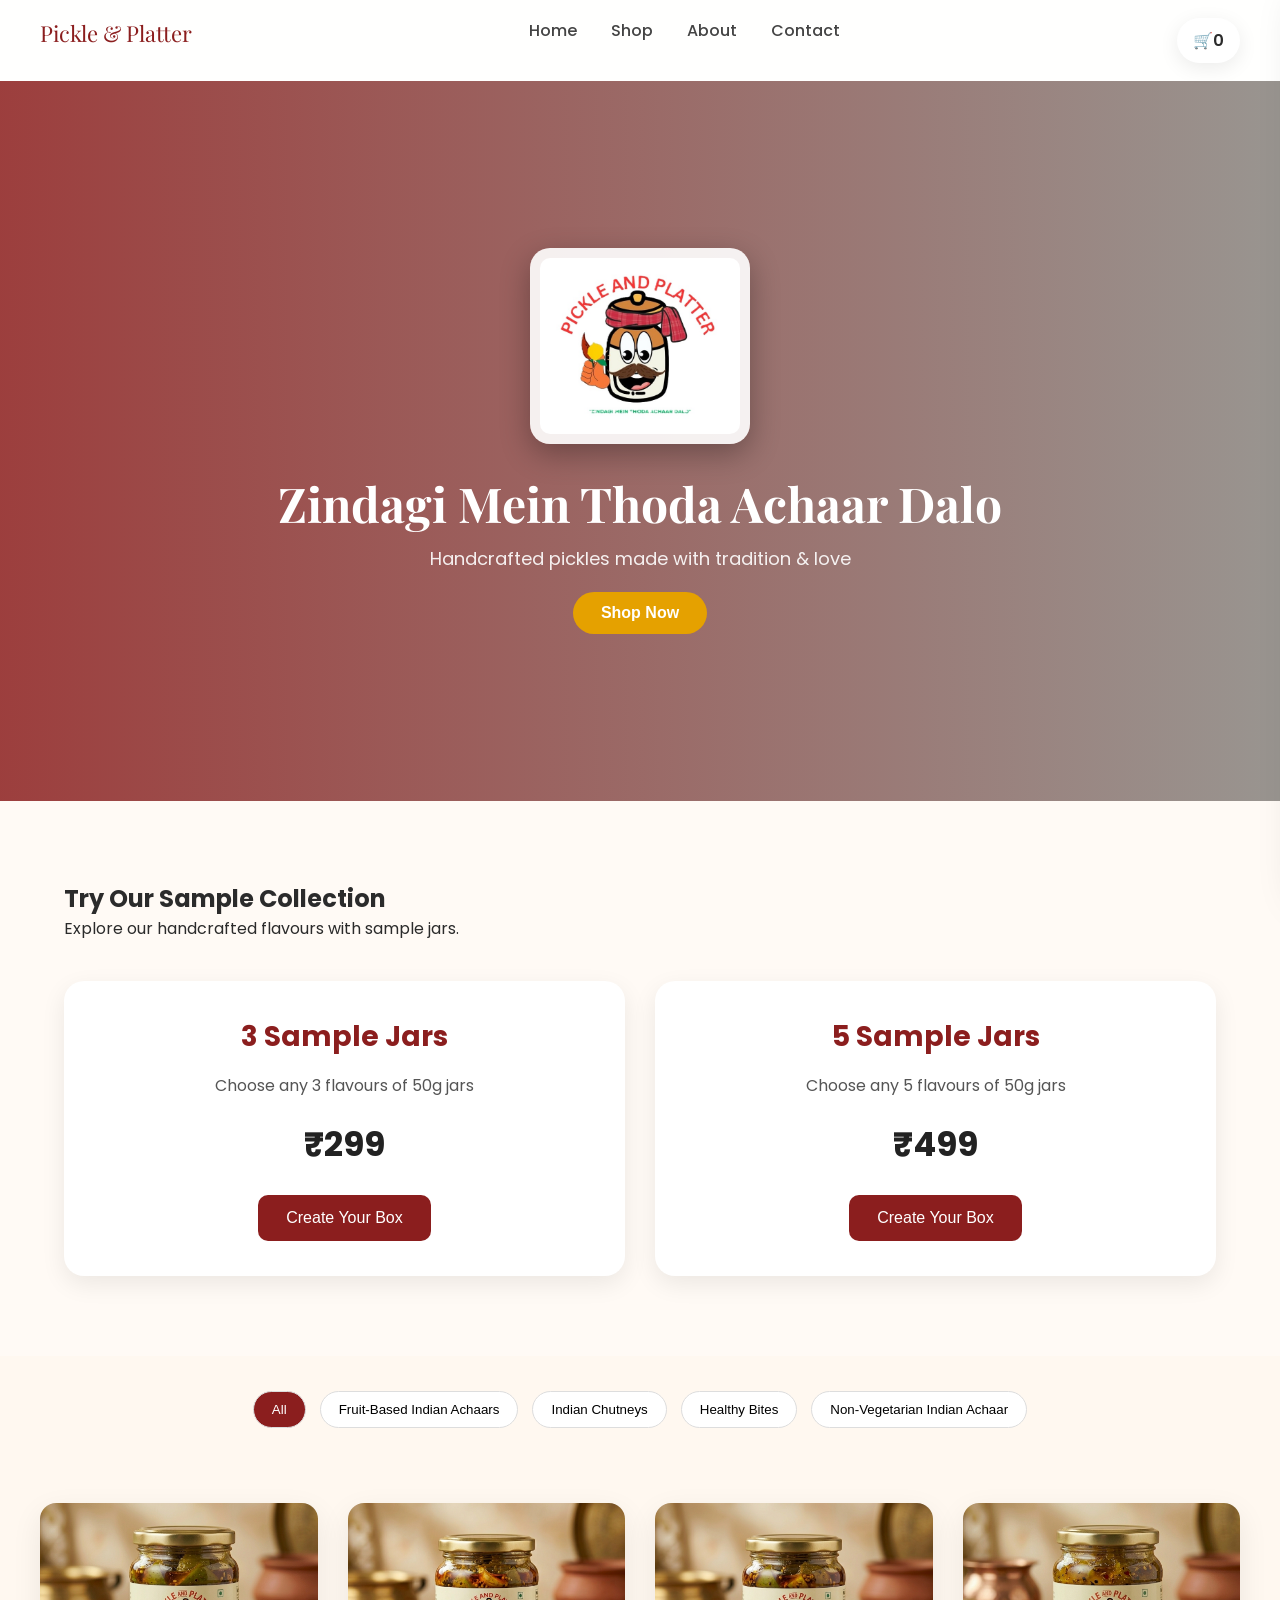
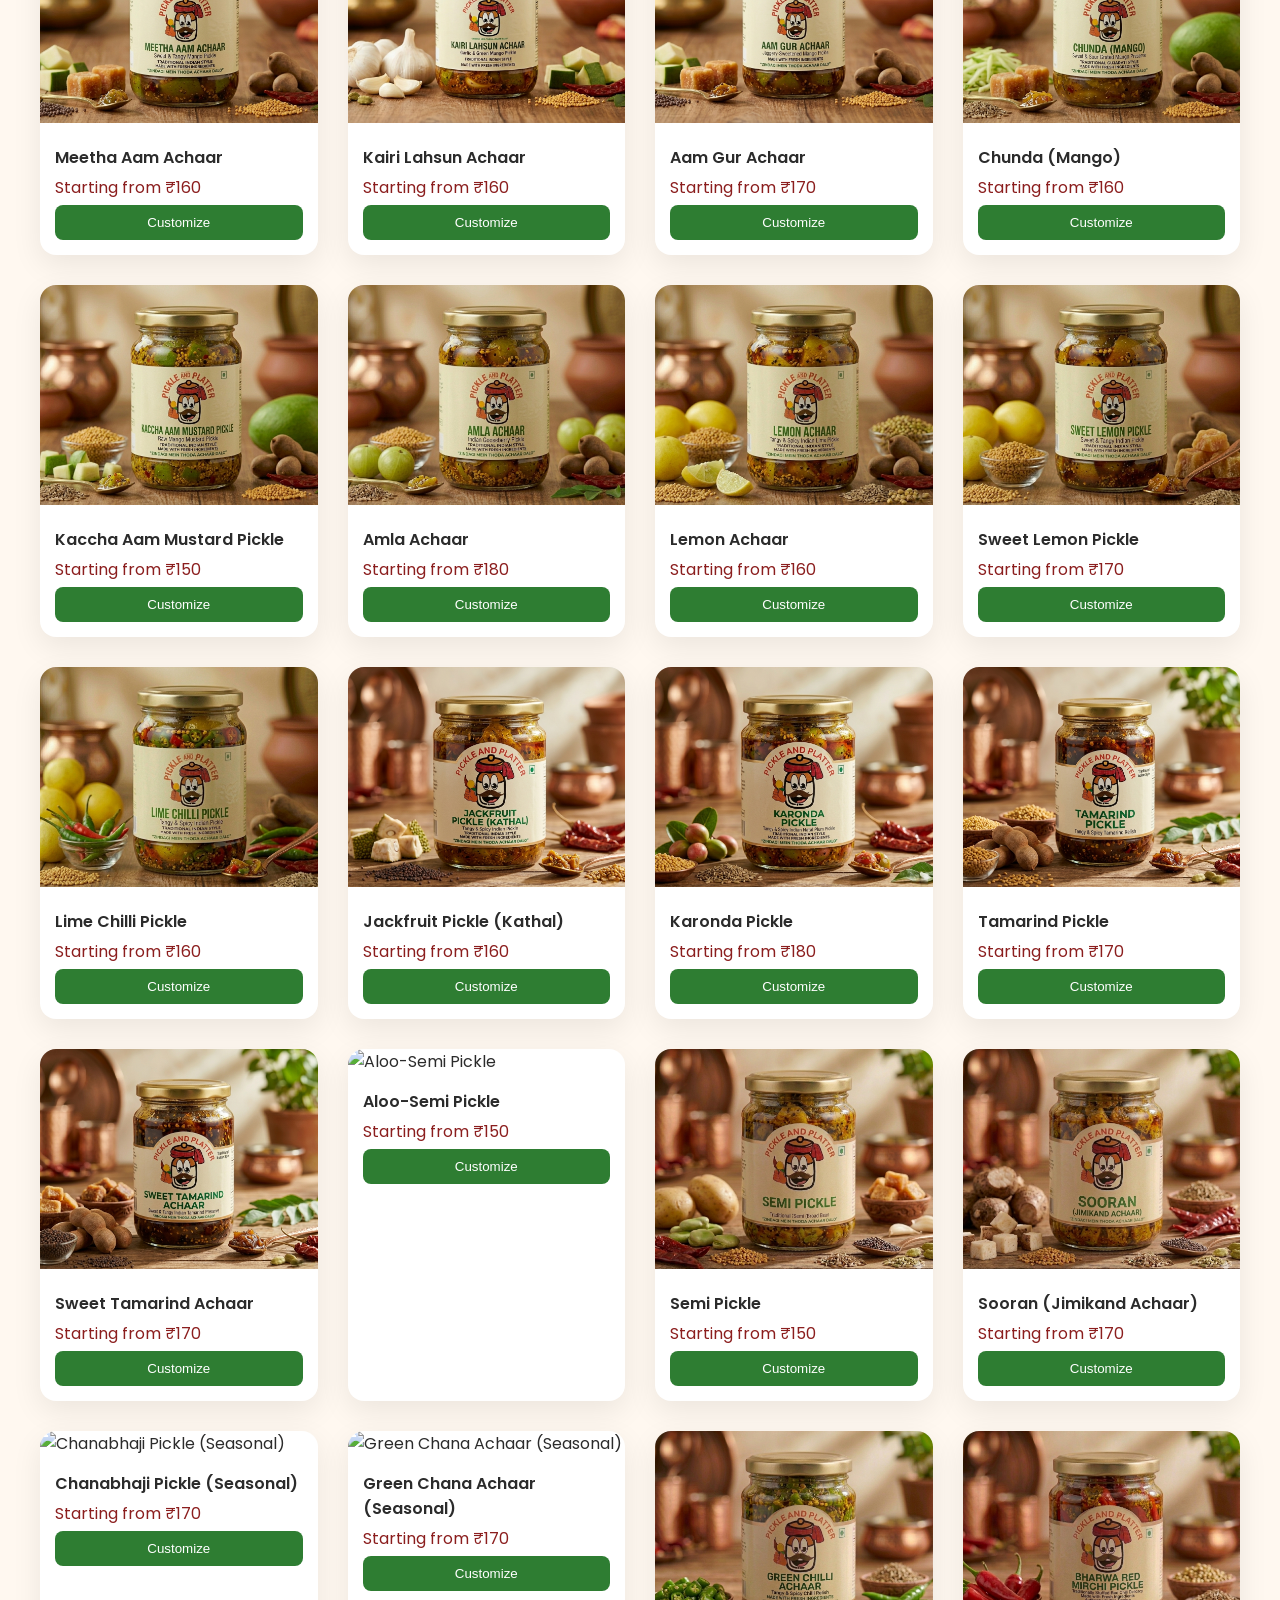
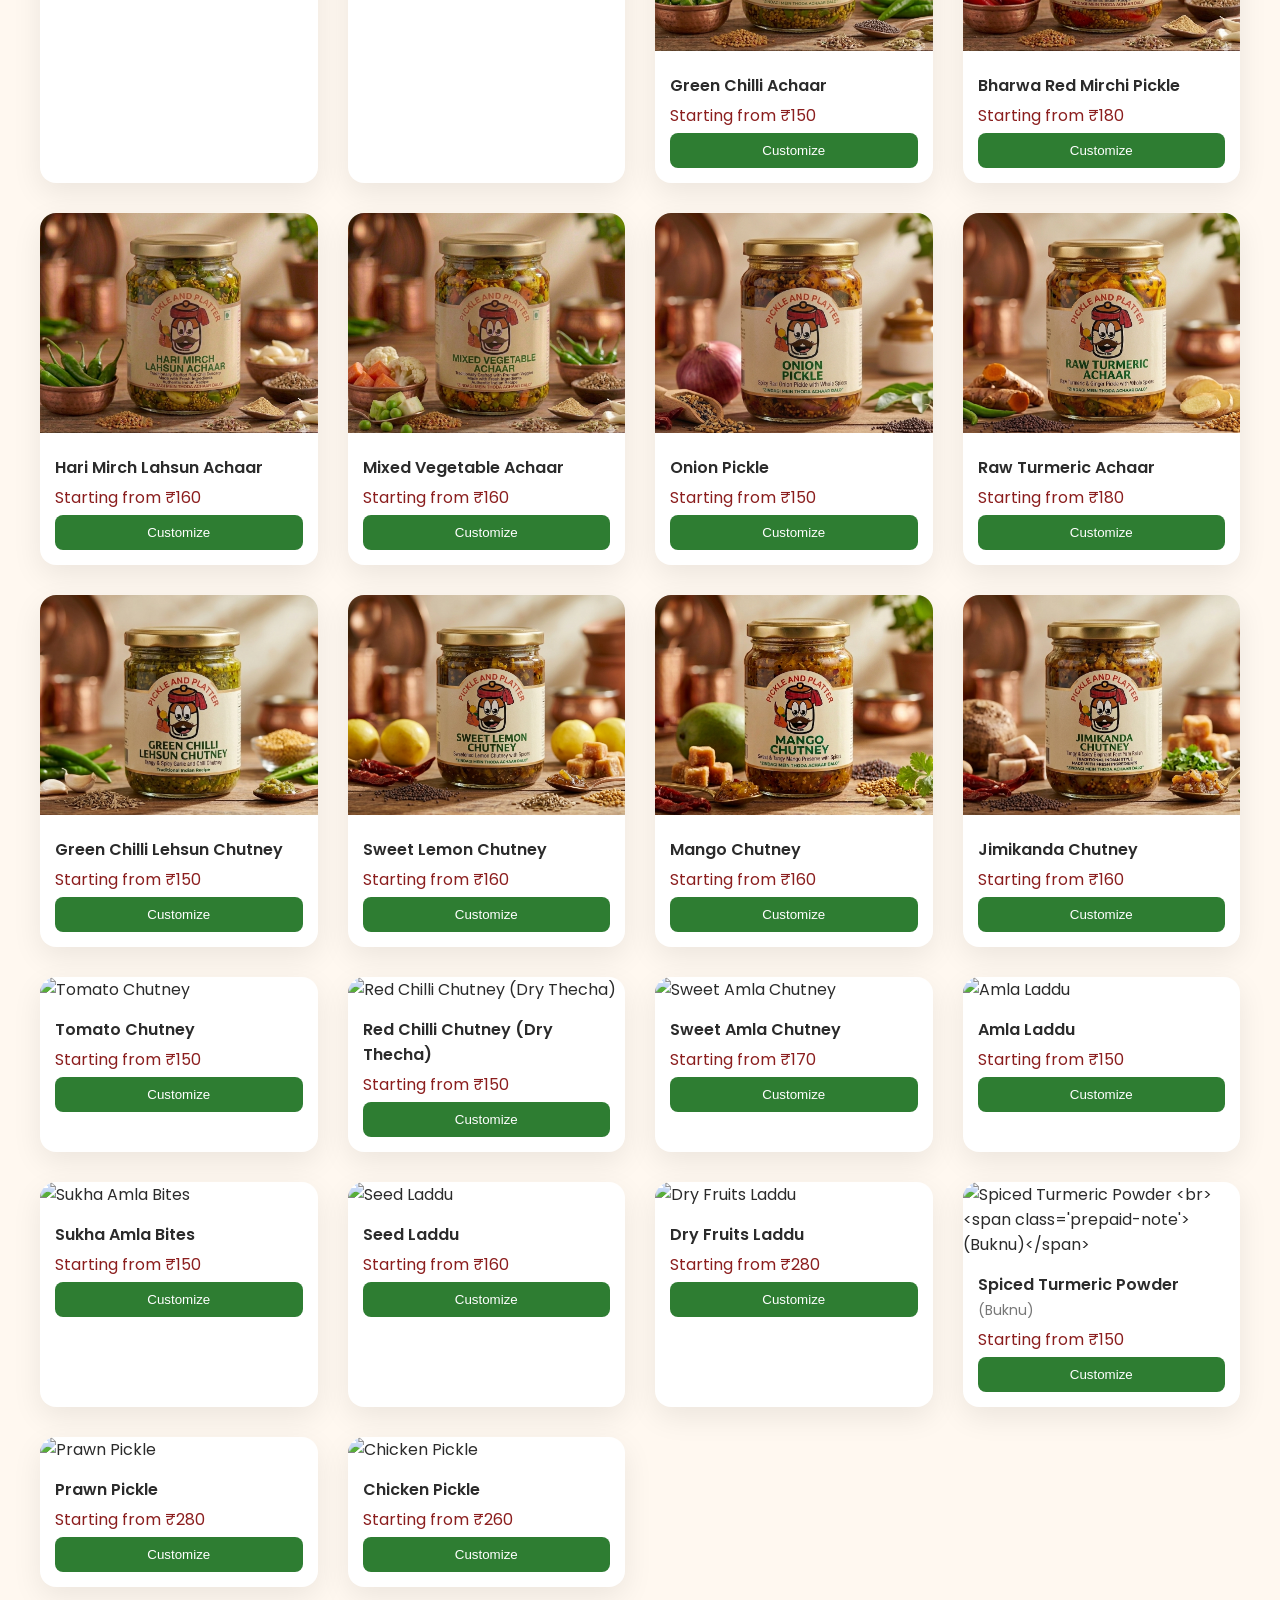
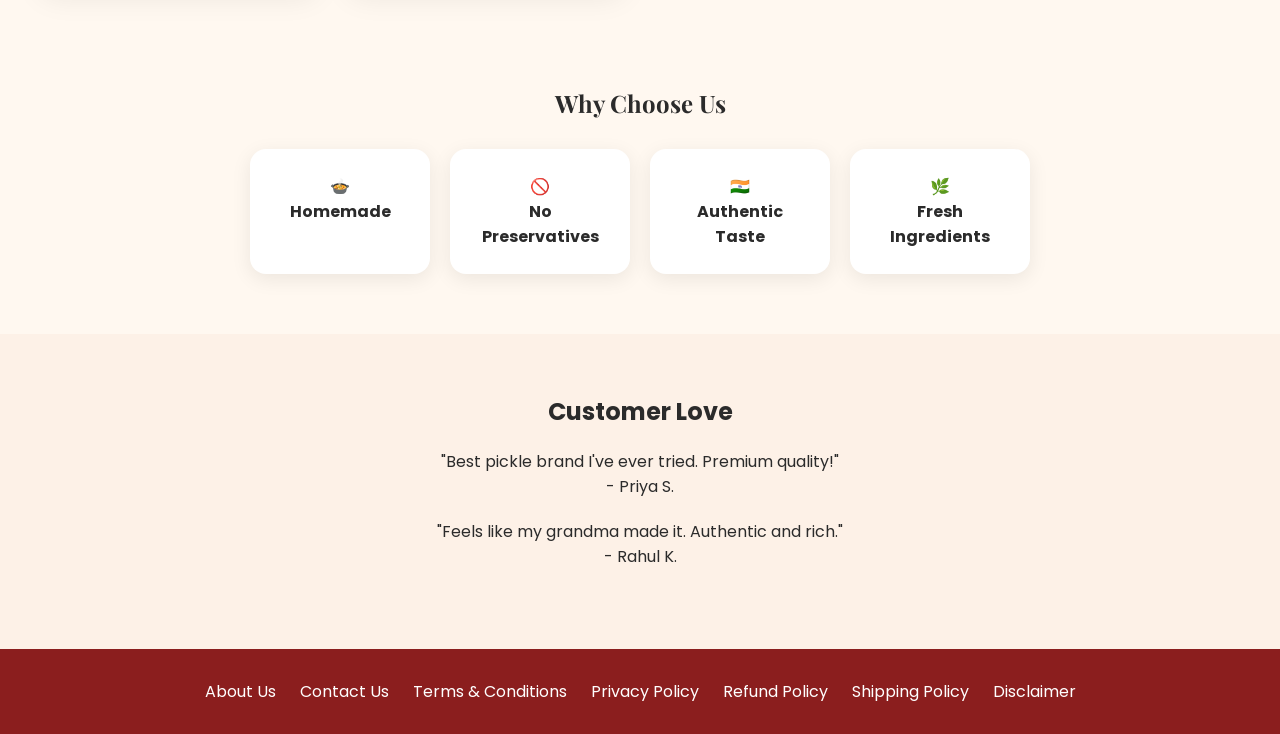
==== index.html @ 9771eb1b "Edited names of oils and salts" ====
<!DOCTYPE html>
<html lang="en">

<head>
  <meta charset="UTF-8" />
  <meta name="viewport" content="width=device-width, initial-scale=1.0" />
  <link rel="icon" href="images/Pickle_&_Platter_Logo_1.jpg">
  <title>Pickle & Platter</title>
  <link rel="stylesheet" href="style.css" />
  <link
    href="https://fonts.googleapis.com/css2?family=Poppins:wght@300;400;500;600&family=Playfair+Display:wght@500;600;700&display=swap"
    rel="stylesheet">
</head>

<body>

  <div id="header"></div>

  <div id="hero"></div>

  <!-- SAMPLE OFFERS SECTION -->

  <section class="sample-offers-section">

    <div class="section-heading">
      <h2>Try Our Sample Collection</h2>

      <p>
        Explore our handcrafted flavours with sample jars.
      </p>
    </div>

    <div class="sample-offers-container">

      <!-- 3 JAR -->

      <div class="sample-offer-card">

        <h3>3 Sample Jars</h3>

        <p>
          Choose any 3 flavours of 50g jars
        </p>

        <div class="sample-price">
          ₹299
        </div>

        <button onclick="openSampleBox(3, 299)">
          Create Your Box
        </button>

      </div>

      <!-- 5 JAR -->

      <div class="sample-offer-card">

        <h3>5 Sample Jars</h3>

        <p>
          Choose any 5 flavours of 50g jars
        </p>

        <div class="sample-price">
          ₹499
        </div>

        <button onclick="openSampleBox(5, 499)">
          Create Your Box
        </button>

      </div>

    </div>

  </section>

  <!-- SAMPLE BOX MODAL -->

  <div id="sample-modal-overlay" class="sample-modal-overlay">

    <div class="sample-modal">

      <button class="sample-close-btn" onclick="closeSampleModal()">
        ✕
      </button>

      <h2 id="sample-modal-title">
        Create Your Sample Box
      </h2>

      <!-- FLAVOURS -->

      <div class="sample-section">

        <h3>Select Flavours</h3>

        <div id="sample-products-list" class="sample-products-list"></div>

      </div>

      <!-- OIL -->

      <div class="sample-section">

        <h3>Choose Oil</h3>

        <div class="sample-options-list">

          <label class="sample-option-item">

            <input type="radio" name="sample-oil" value="Coldpressed mustard oil" checked>

            <div class="sample-option-text">
              <span class="sample-option-title">
                Coldpressed Mustard Oil
              </span>

              <span class="sample-option-subtitle">
                Traditional authentic achaar flavour
              </span>
            </div>

          </label>

          <label class="sample-option-item">

            <input type="radio" name="sample-oil" value="Coldpressed olive oil">

            <div class="sample-option-text">
              <span class="sample-option-title">
                Coldpressed Olive Oil
              </span>

              <span class="sample-option-subtitle">
                Light and premium taste
              </span>
            </div>

          </label>

          <label class="sample-option-item">

            <input type="radio" name="sample-oil" value="Coldpressed groundnut oil">

            <div class="sample-option-text">
              <span class="sample-option-title">
                Coldpressed Groundnut Oil
              </span>

              <span class="sample-option-subtitle">
                Rich and nutty flavour
              </span>
            </div>

          </label>

          <label class="sample-option-item">

            <input type="radio" name="sample-oil" value="Coldpressed coconut oil">

            <div class="sample-option-text">
              <span class="sample-option-title">
                Coldpressed Coconut Oil
              </span>

              <span class="sample-option-subtitle">
                Mild coastal flavour
              </span>
            </div>

          </label>

        </div>

      </div>

      <!-- SALT -->

      <div class="sample-section">

        <h3>Choose Salt</h3>

        <div class="sample-options-list">

          <label class="sample-option-item">

            <input type="radio" name="sample-salt" value="Rocksalt" checked>

            <div class="sample-option-text">

              <span class="sample-option-title">
                Rock Salt (Sendha Namak)
              </span>

              <span class="sample-option-subtitle">
                Balanced traditional flavour
              </span>

            </div>

          </label>

          <label class="sample-option-item">

            <input type="radio" name="sample-salt" value="Blacksalt">

            <div class="sample-option-text">

              <span class="sample-option-title">
                Black Salt (Kala Namak)
              </span>

              <span class="sample-option-subtitle">
                Tangy and earthy flavour
              </span>

            </div>

          </label>

          <label class="sample-option-item">

            <input type="radio" name="sample-salt" value="Pink salt">

            <div class="sample-option-text">

              <span class="sample-option-title">
                Pink Salt
              </span>

              <span class="sample-option-subtitle">
                Mild mineral-rich taste
              </span>

            </div>

          </label>

          <label class="sample-option-item">

            <input type="radio" name="sample-salt" value="Common salt">

            <div class="sample-option-text">

              <span class="sample-option-title">
                Common Salt
              </span>

              <span class="sample-option-subtitle">
                Classic everyday taste
              </span>

            </div>

          </label>

        </div>

      </div>

      <!-- PREVIEW -->

      <div class="sample-section">

        <h3>Selected Jars Preview</h3>

        <div id="selected-sample-preview" class="selected-sample-preview"></div>

      </div>

      <!-- FOOTER -->

      <div class="sample-footer">

        <div id="sample-selection-count">
          0 Selected
        </div>

        <button onclick="addSampleBoxToCart()">
          Add To Cart
        </button>

      </div>

    </div>

  </div>

  <section class="filters" id="shop">
    <button class="filter-btn active" data-category="all">
      All
    </button>

    <button class="filter-btn" data-category="fruit-based-indian-achaar">
      Fruit-Based Indian Achaars
    </button>

    <button class="filter-btn" data-category="indian-chutneys">
      Indian Chutneys
    </button>

    <button class="filter-btn" data-category="healthy-bites">
      Healthy Bites
    </button>

    <button class="filter-btn" data-category="non-vegetarian-achaar">
      Non-Vegetarian Indian Achaar
    </button>

  </section>

  <section class="products" id="product-list"></section>

  <section class="features" id="about">
    <h2>Why Choose Us</h2>
    <div class="feature-grid">
      <div class="feature-card">🍲<h4>Homemade</h4>
      </div>
      <div class="feature-card">🚫<h4>No Preservatives</h4>
      </div>
      <div class="feature-card">🇮🇳<h4>Authentic Taste</h4>
      </div>
      <div class="feature-card">🌿<h4>Fresh Ingredients</h4>
      </div>
    </div>
  </section>

  <section class="testimonials">
    <h2>Customer Love</h2>
    <div class="testimonial">
      <p>"Best pickle brand I've ever tried. Premium quality!"</p>
      <span>- Priya S.</span>
    </div>
    <div class="testimonial">
      <p>"Feels like my grandma made it. Authentic and rich."</p>
      <span>- Rahul K.</span>
    </div>
  </section>

  <!-- PRODUCT POPUP MODAL -->

  <div class="modal-overlay" id="modal-overlay">

    <div class="product-modal">

      <button class="close-modal" onclick="closeModal()">
        ×
      </button>

      <div class="modal-left">
        <img id="modal-image" src="" alt="">
      </div>

      <div class="modal-right">

        <h2 id="modal-title"></h2>

        <p class="modal-subtitle">
          Handcrafted with authentic Indian spices & love.
        </p>

        <h3>Select Size</h3>

        <div id="size-options"></div>

        <!-- OIL OPTIONS -->

        <h3 style="margin-top:25px;">Choose Oil</h3>

        <div class="custom-select-group" id="oil-options">

          <label>
            <input type="radio" name="oil" value="Coldpressed mustard oil" checked>
            Coldpressed Mustard Oil
          </label>

          <label>
            <input type="radio" name="oil" value="Coldpressed olive oil">
            Coldpressed Olive Oil
          </label>

          <label>
            <input type="radio" name="oil" value="Coldpressed groundnut oil">
            Coldpressed Groundnut Oil
          </label>

          <label>
            <input type="radio" name="oil" value="Coldpressed coconut oil">
            Coldpressed Coconut Oil
          </label>

        </div>

        <!-- SALT OPTIONS -->

        <h3 style="margin-top:25px;">Choose Salt</h3>

        <div class="custom-select-group" id="salt-options">

          <label>
            <input type="radio" name="salt" value="rocksalt(sendhanamak)" checked>
            Rock Salt (Sendha Namak)
          </label>

          <label>
            <input type="radio" name="salt" value="blacksalt(kala namak)">
            Black Salt (Kala Namak)
          </label>

          <label>
            <input type="radio" name="salt" value="pink salt">
            Pink Salt
          </label>

          <label>
            <input type="radio" name="salt" value="common salt">
            Common Salt
          </label>

        </div>
        <div class="popup-total">

          Total:
          <strong id="popup-total">₹0</strong>

        </div>

        <button class="add-cart-btn" onclick="confirmAddToCart()">
          Add To Cart
        </button>

      </div>

    </div>

  </div>

  <!-- =========================
     CART DRAWER
========================= -->

  <div class="cart-overlay" id="cart-overlay" onclick="closeCart()"></div>

  <div class="cart-drawer" id="cart-drawer">

    <div class="cart-header">

      <h2>Your Cart</h2>

      <button onclick="closeCart()">×</button>

    </div>

    <div class="cart-items" id="cart-items">

      <div class="empty-cart">
        Your cart is empty
      </div>

    </div>

    <div class="cart-footer">

      <div class="cart-total">

        <span>Total</span>

        <strong id="cart-total">₹0</strong>

      </div>

      <button class="checkout-btn" onclick="goToCheckout()">
        Proceed To Checkout
      </button>

    </div>

  </div>

  <div id="footer"></div>

  <script src="script.js"></script>
</body>

</html>
---- style.css ----
* {
  margin: 0;
  padding: 0;
  box-sizing: border-box;
}

body {
  background: #FFF8F0;
  font-family: 'Poppins', sans-serif;
  color: #2b2b2b;
}

/* NAVBAR */
.navbar {
  position: sticky;
  top: 0;
  background: rgba(255, 255, 255, 0.9);
  backdrop-filter: blur(10px);
  display: flex;
  justify-content: space-between;
  padding: 18px 40px;
  z-index: 100;
}

.logo {
  font-family: 'Playfair Display', serif;
  font-size: 22px;
  color: #8B1E1E;
}

.nav-links a {
  margin: 0 15px;
  text-decoration: none;
  color: #444;
  font-weight: 500;
}

.nav-links a:hover {
  color: #8B1E1E;
}

.nav-right {
  display: flex;
  align-items: center;
  gap: 15px;
}

.menu-toggle {
  display: none;
  cursor: pointer;
}

/* HERO */
.hero {
  position: relative;
  height: 80vh;
  background: url('https://images.unsplash.com/photo-1604908176997-4315b1b98c1c') center/cover;
  display: flex;
  align-items: center;
  justify-content: center;
  overflow: hidden;
}

.hero-overlay {
  position: absolute;
  inset: 0;
  background: linear-gradient(to right,
      rgba(139, 30, 30, 0.85),
      rgba(0, 0, 0, 0.4));
}

.hero-content {
  position: relative;
  text-align: center;
  color: white;
  z-index: 2;
  padding: 20px;
}

/* LOGO */
.hero-logo {
  width: 220px;
  max-width: 80%;
  margin-bottom: 20px;
  border-radius: 20px;
  background: rgba(255, 255, 255, 0.9);
  padding: 10px;
  box-shadow: 0 10px 30px rgba(0, 0, 0, 0.3);
}

.hero h1 {
  font-family: 'Playfair Display', serif;
  font-size: 48px;
  margin-bottom: 10px;
}

.hero p {
  margin-top: 10px;
  opacity: 0.9;
  font-size: 18px;
}

.hero button {
  margin-top: 20px;
  padding: 12px 28px;
  border-radius: 30px;
  border: none;
  background: #E5A100;
  color: white;
  font-size: 16px;
  font-weight: bold;
  cursor: pointer;
  transition: 0.3s;
}

.hero button:hover {
  transform: scale(1.05);
  background: #c98d00;
}

/* RESPONSIVE */
@media (max-width: 768px) {
  .hero h1 {
    font-size: 34px;
  }

  .hero-logo {
    width: 170px;
  }
}

/* FILTERS */
.filters {
  text-align: center;
  padding: 30px;
}

.filter-btn {
  margin: 5px;
  padding: 10px 18px;
  border-radius: 30px;
  border: 1px solid #ddd;
  background: white;
  cursor: pointer;
  transition: 0.3s;
}

.filter-btn.active,
.filter-btn:hover {
  background: #8B1E1E;
  color: white;
}

/* PRODUCTS */
.products {
  display: grid;
  grid-template-columns: repeat(auto-fit, minmax(250px, 1fr));
  padding: 40px;
  gap: 30px;
}

.product {
  background: white;
  border-radius: 16px;
  overflow: hidden;
  transition: 0.3s;
  box-shadow: 0 10px 30px rgba(0, 0, 0, 0.08);
}

.product:hover {
  transform: translateY(-8px);
}

.product img {
  width: 100%;
}

.product-content {
  padding: 15px;
}

.product h4 {
  font-weight: 600;
}

.product p {
  color: #8B1E1E;
  margin: 5px 0;
}

.product button {
  width: 100%;
  padding: 10px;
  border-radius: 8px;
  border: none;
  background: #2E7D32;
  color: white;
  cursor: pointer;
}

/* FEATURES */
.features {
  padding: 60px 20px;
  text-align: center;
}

.features h2 {
  font-family: 'Playfair Display', serif;
  margin-bottom: 30px;
}

.feature-grid {
  display: flex;
  justify-content: center;
  gap: 20px;
  flex-wrap: wrap;
}

.feature-card {
  background: white;
  padding: 25px;
  border-radius: 16px;
  width: 180px;
  box-shadow: 0 5px 20px rgba(0, 0, 0, 0.08);
}

/* TESTIMONIAL */
.testimonials {
  background: #fdf1e7;
  padding: 60px 20px;
  text-align: center;
}

.testimonial {
  max-width: 500px;
  margin: 20px auto;
}

/* FOOTER */
footer {
  background: #8B1E1E;
  color: white;
  padding: 30px;
  text-align: center;
}

.footer-links a {
  margin: 0 10px;
  color: white;
  text-decoration: none;
}

/* MOBILE */
@media(max-width:768px) {
  .nav-links {
    display: none;
    position: absolute;
    top: 70px;
    right: 20px;
    background: white;
    padding: 20px;
    flex-direction: column;
  }

  .nav-links.show {
    display: flex;
  }

  .menu-toggle {
    display: block;
  }

  .hero h1 {
    font-size: 30px;
  }
}

.prepaid-note {
  font-size: 14px;
  color: #777;
  font-weight: normal;
}

.product img {
  width: 100%;
  height: 220px;
  object-fit: cover;
  border-radius: 12px 12px 0 0;
}

/* PAGE HERO (for inner pages) */
.page-hero {
  position: relative;
  height: 40vh;
  background: url('https://images.unsplash.com/photo-1604908176997-4315b1b98c1c') center/cover;
  display: flex;
  align-items: center;
  justify-content: center;
}

.page-hero h1 {
  font-size: 42px;
}

.page-hero p {
  opacity: 0.9;
}

/* PAGE CONTENT */
.page-content {
  padding: 60px 20px;
  display: flex;
  justify-content: center;
}

.content-box {
  max-width: 900px;
  background: white;
  padding: 40px;
  border-radius: 16px;
  box-shadow: 0 10px 40px rgba(0, 0, 0, 0.08);
  line-height: 1.7;
}

/* TYPOGRAPHY */
.content-box h1,
.content-box h2 {
  font-family: 'Playfair Display', serif;
  margin-bottom: 20px;
  color: #8B1E1E;
}

.content-box p {
  margin-bottom: 15px;
}

.content-box ul {
  padding-left: 20px;
  margin-bottom: 20px;
}

.content-box li {
  margin-bottom: 10px;
}

/* MOBILE */
@media(max-width:768px) {
  .content-box {
    padding: 20px;
  }

  .page-hero h1 {
    font-size: 28px;
  }
}

/* =========================
   PRODUCT MODAL
========================= */

.modal-overlay {
  position: fixed;
  inset: 0;
  background: rgba(0, 0, 0, 0.6);
  display: none;
  justify-content: center;
  align-items: center;
  z-index: 9999;
  padding: 20px;
}

.modal-overlay.show {
  display: flex;
}

.product-modal {
  background: white;
  width: 1000px;
  max-width: 95%;
  height: 90vh;
  border-radius: 24px;
  overflow: hidden;

  display: grid;
  grid-template-columns: 420px 1fr;

  position: relative;

  animation: popup 0.3s ease;
}

@keyframes popup {
  from {
    transform: scale(0.9);
    opacity: 0;
  }

  to {
    transform: scale(1);
    opacity: 1;
  }
}

.close-modal {
  position: absolute;
  top: 15px;
  right: 15px;
  border: none;
  background: #f3f3f3;
  width: 40px;
  height: 40px;
  border-radius: 50%;
  cursor: pointer;
  font-size: 24px;
}

.modal-left {
  background: #fff8f0;
  display: flex;
  align-items: center;
  justify-content: center;
  padding: 25px;
  overflow: hidden;
}

.modal-left img {
  width: 100%;
  max-width: 320px;
  max-height: 75vh;
  object-fit: contain;
  border-radius: 20px;
}

.modal-right {
  padding: 30px;
  overflow-y: auto;
}

.modal-right::-webkit-scrollbar {
  width: 8px;
}

.modal-right::-webkit-scrollbar-thumb {
  background: #d0d0d0;
  border-radius: 20px;
}

.modal-right h2 {
  font-size: 32px;
  color: #8B1E1E;
  margin-bottom: 10px;
}

.modal-subtitle {
  color: #666;
  margin-bottom: 25px;
}

#size-options {
  display: flex;
  flex-direction: column;
  gap: 10px;
  margin-top: 15px;
}

.size-option {
  border: 2px solid #eee;
  border-radius: 14px;
  padding: 12px 14px;

  display: flex;
  justify-content: space-between;
  align-items: center;
}

.custom-select-group label {
  border: 2px solid #eee;
  padding: 10px 12px;
  border-radius: 12px;
  cursor: pointer;
  transition: 0.3s;

  display: flex;
  align-items: center;
  gap: 10px;

  font-size: 14px;
}

.size-option.active {
  border-color: #2E7D32;
  background: #f1fff1;
}

.quantity-section {
  margin-top: 30px;
}

.qty-box {
  display: flex;
  align-items: center;
  gap: 15px;
  margin-top: 10px;
}

.qty-box button {
  width: 40px;
  height: 40px;
  border: none;
  background: #f2f2f2;
  border-radius: 10px;
  font-size: 22px;
  cursor: pointer;
}

.add-cart-btn {
  margin-top: 35px;
  width: 100%;
  padding: 16px;
  border: none;
  background: #8B1E1E;
  color: white;
  border-radius: 14px;
  font-size: 18px;
  cursor: pointer;
  transition: 0.3s;
}

.add-cart-btn:hover {
  background: #6f1414;
}

@media(max-width:768px) {

  .product-modal {
    grid-template-columns: 1fr;
    height: 95vh;
    overflow-y: auto;
  }

  .modal-left {
    padding: 20px;
  }

  .modal-left img {
    max-width: 220px;
    max-height: 250px;
  }

  .modal-right {
    padding: 20px;
  }

  .modal-right h2 {
    font-size: 24px;
  }
}

/* =========================
   CART DRAWER
========================= */

.cart {
  cursor: pointer;
  font-weight: 600;
}

/* DARK OVERLAY */

.cart-overlay {
  position: fixed;
  inset: 0;
  background: rgba(0, 0, 0, 0.5);
  opacity: 0;
  visibility: hidden;
  transition: 0.3s;
  z-index: 9998;
}

.cart-overlay.show {
  opacity: 1;
  visibility: visible;
}

/* DRAWER */

.cart-drawer {
  position: fixed;
  top: 0;
  right: -450px;
  width: 420px;
  max-width: 100%;
  height: 100vh;
  background: white;
  z-index: 9999;
  display: flex;
  flex-direction: column;
  transition: 0.35s ease;
  box-shadow: -10px 0 40px rgba(0, 0, 0, 0.15);
}

.cart-drawer.show {
  right: 0;
}

/* HEADER */

.cart-header {
  padding: 22px;
  border-bottom: 1px solid #eee;
  display: flex;
  justify-content: space-between;
  align-items: center;
}

.cart-header h2 {
  color: #8B1E1E;
}

.cart-header button {
  border: none;
  background: #f3f3f3;
  width: 40px;
  height: 40px;
  border-radius: 50%;
  cursor: pointer;
  font-size: 24px;
}

/* ITEMS */

.cart-items {
  flex: 1;
  overflow-y: auto;
  padding: 20px;
}

.cart-item {
  display: flex;
  gap: 15px;
  margin-bottom: 20px;
  border-bottom: 1px solid #f2f2f2;
  padding-bottom: 20px;
}

.cart-item img {
  width: 85px;
  height: 85px;
  object-fit: cover;
  border-radius: 12px;
}

.cart-item-info {
  flex: 1;
}

.cart-item-info h4 {
  margin-bottom: 6px;
}

.cart-item-info p {
  color: #777;
  font-size: 14px;
}

.cart-item-price {
  color: #8B1E1E;
  font-weight: 600;
  margin-top: 8px;
}

/* QTY */

.cart-qty {
  display: flex;
  align-items: center;
  gap: 10px;
  margin-top: 12px;
}

.cart-qty button {
  width: 30px;
  height: 30px;
  border: none;
  background: #f3f3f3;
  border-radius: 8px;
  cursor: pointer;
}

/* FOOTER */

.cart-footer {
  border-top: 1px solid #eee;
  padding: 20px;
  background: white;
}

.cart-total {
  display: flex;
  justify-content: space-between;
  margin-bottom: 15px;
  font-size: 20px;
}

.checkout-btn {
  width: 100%;
  padding: 16px;
  border: none;
  background: #2E7D32;
  color: white;
  border-radius: 14px;
  font-size: 16px;
  cursor: pointer;
}

.checkout-btn:hover {
  background: #256428;
}

.empty-cart {
  text-align: center;
  margin-top: 80px;
  color: #777;
}

.cart-icon {
  background: white;
  padding: 10px 16px;
  border-radius: 30px;
  box-shadow: 0 5px 20px rgba(0, 0, 0, 0.08);
  transition: 0.3s;
}

.cart-icon:hover {
  transform: scale(1.05);
}

.size-option {
  border: 2px solid #eee;
  border-radius: 14px;
  padding: 16px;
  display: flex;
  justify-content: space-between;
  align-items: center;
}

.size-left h4 {
  margin-bottom: 5px;
}

.size-left p {
  color: #8B1E1E;
  font-weight: 600;
}

.size-qty {
  display: flex;
  align-items: center;
  gap: 12px;
}

.size-qty button {
  width: 34px;
  height: 34px;
  border: none;
  background: #f3f3f3;
  border-radius: 8px;
  cursor: pointer;
  font-size: 18px;
}

.popup-total {
  margin-top: 25px;
  font-size: 22px;
  display: flex;
  justify-content: space-between;
  align-items: center;
}

.custom-select-group {
  display: flex;
  flex-direction: column;
  gap: 12px;
  margin-top: 15px;
}

.custom-select-group label {
  border: 2px solid #eee;
  padding: 14px;
  border-radius: 12px;
  cursor: pointer;
  transition: 0.3s;
  display: flex;
  align-items: center;
  gap: 10px;
}

.custom-select-group label:hover {
  border-color: #8B1E1E;
  background: #fff7f7;
}

.custom-select-group input[type="radio"] {
  transform: scale(1.2);
}

/* =========================
   CHECKOUT PAGE
========================= */

.checkout-page {
  display: grid;
  grid-template-columns: 1.2fr 0.8fr;
  gap: 40px;
  padding: 50px;
  align-items: start;
}

.checkout-left,
.order-summary {
  background: white;
  border-radius: 24px;
  padding: 30px;
  box-shadow: 0 10px 30px rgba(0, 0, 0, 0.08);
}

.checkout-left h1 {
  margin-bottom: 30px;
  color: #8B1E1E;
  font-family: 'Playfair Display', serif;
}

.checkout-form {
  display: flex;
  flex-direction: column;
  gap: 20px;
}

.form-group {
  display: flex;
  flex-direction: column;
  gap: 8px;
}

.form-group label {
  font-weight: 600;
}

.form-group input,
.form-group textarea {
  padding: 14px;
  border-radius: 12px;
  border: 1px solid #ddd;
  font-family: inherit;
  font-size: 15px;
}

.form-group textarea {
  resize: vertical;
}

.form-row {
  display: grid;
  grid-template-columns: 1fr 1fr;
  gap: 15px;
}

.payment-box {
  margin-top: 10px;
  border: 1px solid #eee;
  padding: 20px;
  border-radius: 16px;
}

.payment-box h3 {
  margin-bottom: 15px;
}

.payment-option {
  display: flex;
  align-items: center;
  gap: 10px;
  margin-bottom: 12px;
}

.place-order-btn {
  margin-top: 10px;
  width: 100%;
  padding: 18px;
  border: none;
  border-radius: 16px;
  background: #2E7D32;
  color: white;
  font-size: 18px;
  font-weight: 600;
  cursor: pointer;
  transition: 0.3s;
}

.place-order-btn:hover {
  background: #256428;
}

.order-summary h2 {
  color: #8B1E1E;
  margin-bottom: 25px;
}

.checkout-item {
  display: flex;
  gap: 15px;
  padding-bottom: 18px;
  margin-bottom: 18px;
  border-bottom: 1px solid #f1f1f1;
}

.checkout-item img {
  width: 80px;
  height: 80px;
  object-fit: cover;
  border-radius: 14px;
}

.checkout-item-info {
  flex: 1;
}

.checkout-item-info h4 {
  margin-bottom: 5px;
}

.checkout-item-info p {
  font-size: 14px;
  color: #666;
  margin-bottom: 4px;
}

.checkout-price {
  margin-top: 8px;
  color: #8B1E1E;
  font-weight: 600;
}

.summary-total {
  display: flex;
  justify-content: space-between;
  align-items: center;
  margin-top: 20px;
  font-size: 24px;
}

@media(max-width:768px) {

  .checkout-page {
    grid-template-columns: 1fr;
    padding: 20px;
  }

  .form-row {
    grid-template-columns: 1fr;
  }
}

.sample-offers-section {
  padding: 80px 5%;
  background: #fffaf5;
}

.sample-offers-container {
  display: grid;
  grid-template-columns: repeat(auto-fit, minmax(260px, 1fr));
  gap: 30px;
  margin-top: 40px;
}

.sample-offer-card {
  background: white;
  border-radius: 20px;
  padding: 35px 25px;
  text-align: center;
  box-shadow: 0 8px 25px rgba(0,0,0,0.08);
  transition: 0.3s;
}

.sample-offer-card:hover {
  transform: translateY(-5px);
}

.sample-offer-card h3 {
  font-size: 28px;
  margin-bottom: 15px;
  color: #8B1E1E;
}

.sample-offer-card p {
  color: #555;
  margin-bottom: 20px;
  line-height: 1.6;
}

.sample-price {
  font-size: 34px;
  font-weight: 700;
  color: #222;
  margin-bottom: 25px;
}

.sample-offer-card button {
  background: #8B1E1E;
  color: white;
  border: none;
  padding: 14px 28px;
  border-radius: 10px;
  cursor: pointer;
  font-size: 16px;
  transition: 0.3s;
}

.sample-offer-card button:hover {
  background: #a52a2a;
}

.sample-modal-overlay {
  position: fixed;
  inset: 0;
  background: rgba(0,0,0,0.65);
  display: none;
  justify-content: center;
  align-items: center;
  z-index: 9999;
  padding: 20px;
}

.sample-modal-overlay.show {
  display: flex;
}

.sample-modal {
  background: white;
  width: 100%;
  max-width: 850px;
  max-height: 90vh;
  overflow-y: auto;
  border-radius: 24px;
  padding: 35px;
  position: relative;
}

.sample-close-btn {
  position: absolute;
  top: 20px;
  right: 20px;
  border: none;
  background: none;
  font-size: 24px;
  cursor: pointer;
}

.sample-section {
  margin-top: 35px;
}

.sample-section h3 {
  margin-bottom: 20px;
  color: #8B1E1E;
}

.sample-options-list {
  display: flex;
  flex-direction: column;
  gap: 14px;
}

.sample-option-item {
  display: flex;
  align-items: center;
  gap: 12px;
  padding: 14px 16px;
  border: 1px solid #e8e8e8;
  border-radius: 14px;
  cursor: pointer;
  transition: 0.3s;
  background: #fafafa;
}

.sample-option-item:hover {
  border-color: #8B1E1E;
  background: #fff5f5;
}

.sample-option-item input[type="radio"] {
  accent-color: #8B1E1E;
  transform: scale(1.15);
}

.sample-option-text {
  display: flex;
  flex-direction: column;
}

.sample-option-title {
  font-weight: 600;
  color: #222;
}

.sample-option-subtitle {
  font-size: 13px;
  color: #777;
  margin-top: 2px;
}

.sample-products-list {
  display: grid;
  grid-template-columns: repeat(auto-fit, minmax(180px,1fr));
  gap: 20px;
}

.sample-product-card {
  border: 1px solid #eee;
  border-radius: 18px;
  overflow: hidden;
  cursor: pointer;
  transition: 0.3s;
  background: white;
}

.sample-product-card.active {
  border: 2px solid #8B1E1E;
  transform: translateY(-4px);
}

.sample-product-card img {
  width: 100%;
  height: 140px;
  object-fit: cover;
}

.sample-product-card h4 {
  padding: 15px;
  font-size: 16px;
  text-align: center;
}

.selected-sample-preview {
  display: flex;
  gap: 15px;
  flex-wrap: wrap;
}

.preview-jar {
  width: 90px;
  text-align: center;
}

.preview-jar img {
  width: 100%;
  height: 90px;
  object-fit: cover;
  border-radius: 12px;
}

.preview-jar p {
  font-size: 12px;
  margin-top: 8px;
}

.sample-footer {
  margin-top: 40px;
  display: flex;
  justify-content: space-between;
  align-items: center;
}

.sample-footer button {
  background: #8B1E1E;
  color: white;
  border: none;
  padding: 14px 30px;
  border-radius: 12px;
  cursor: pointer;
}
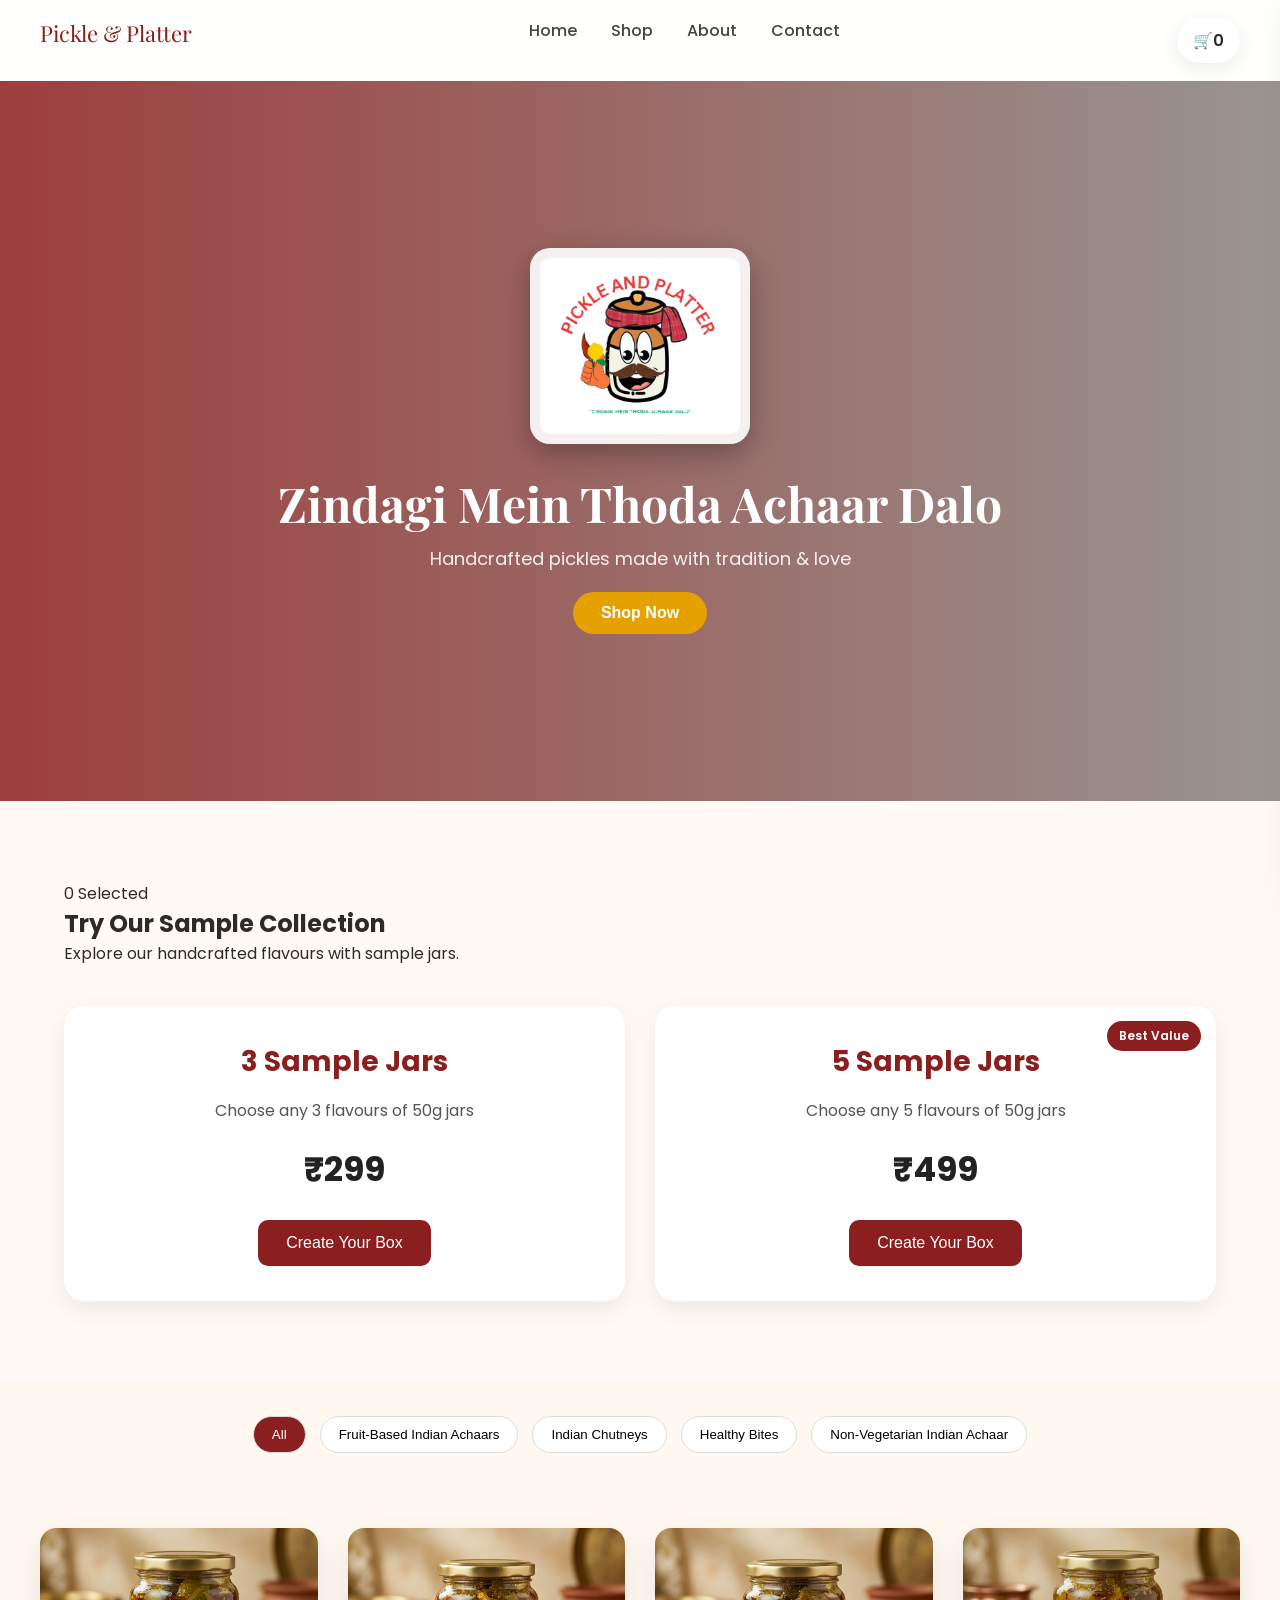
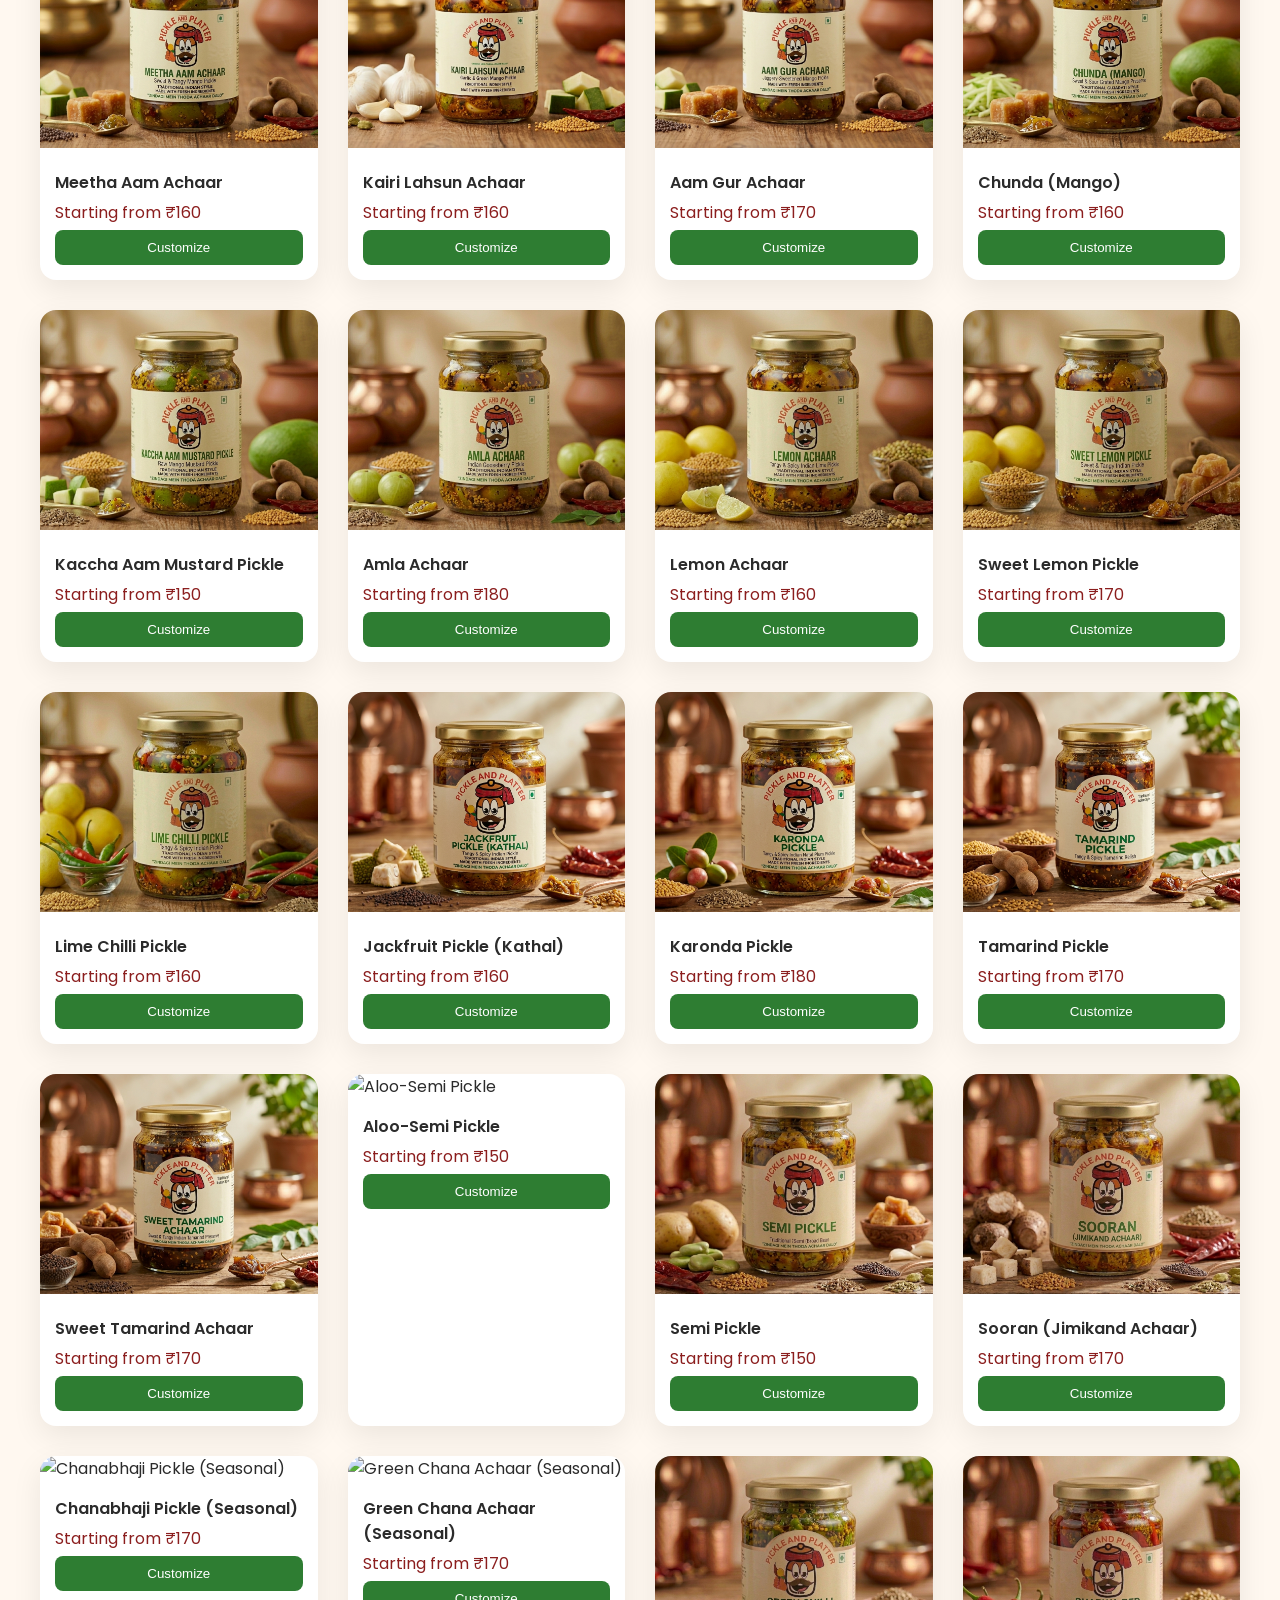
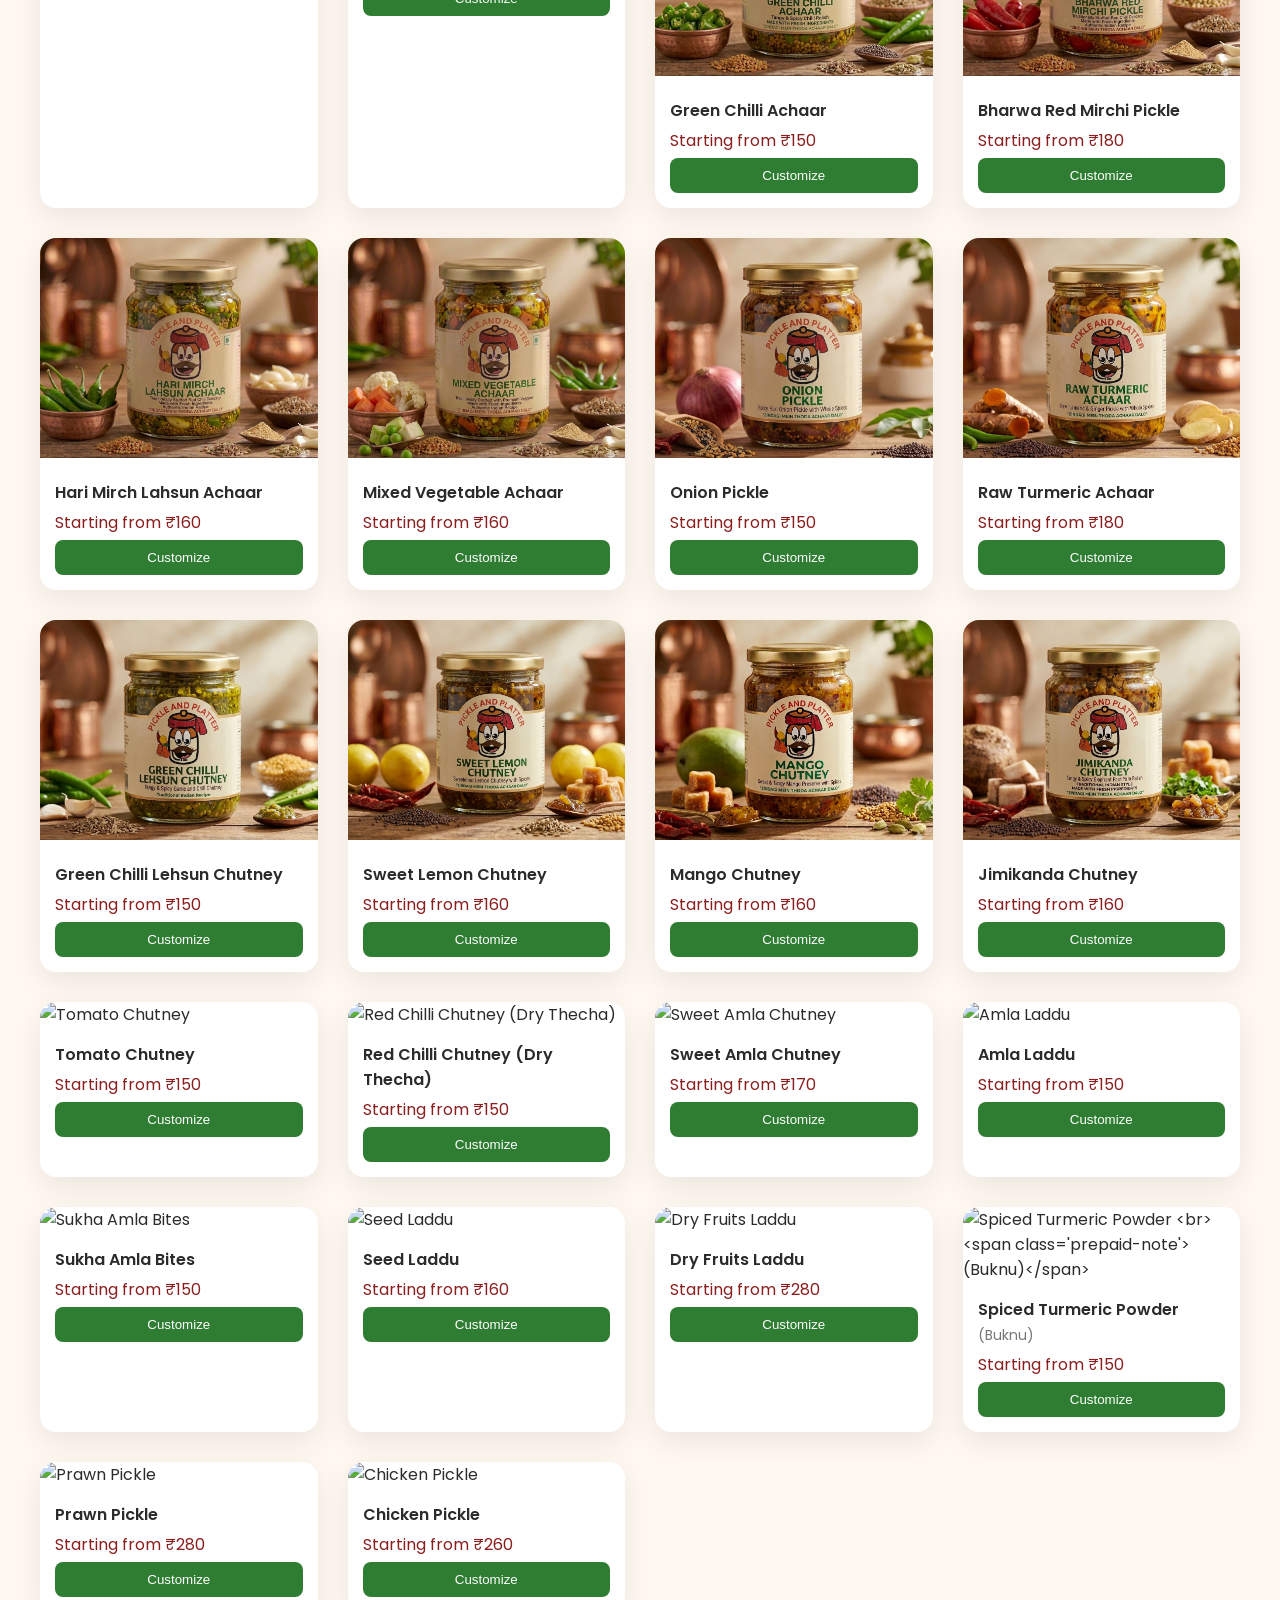
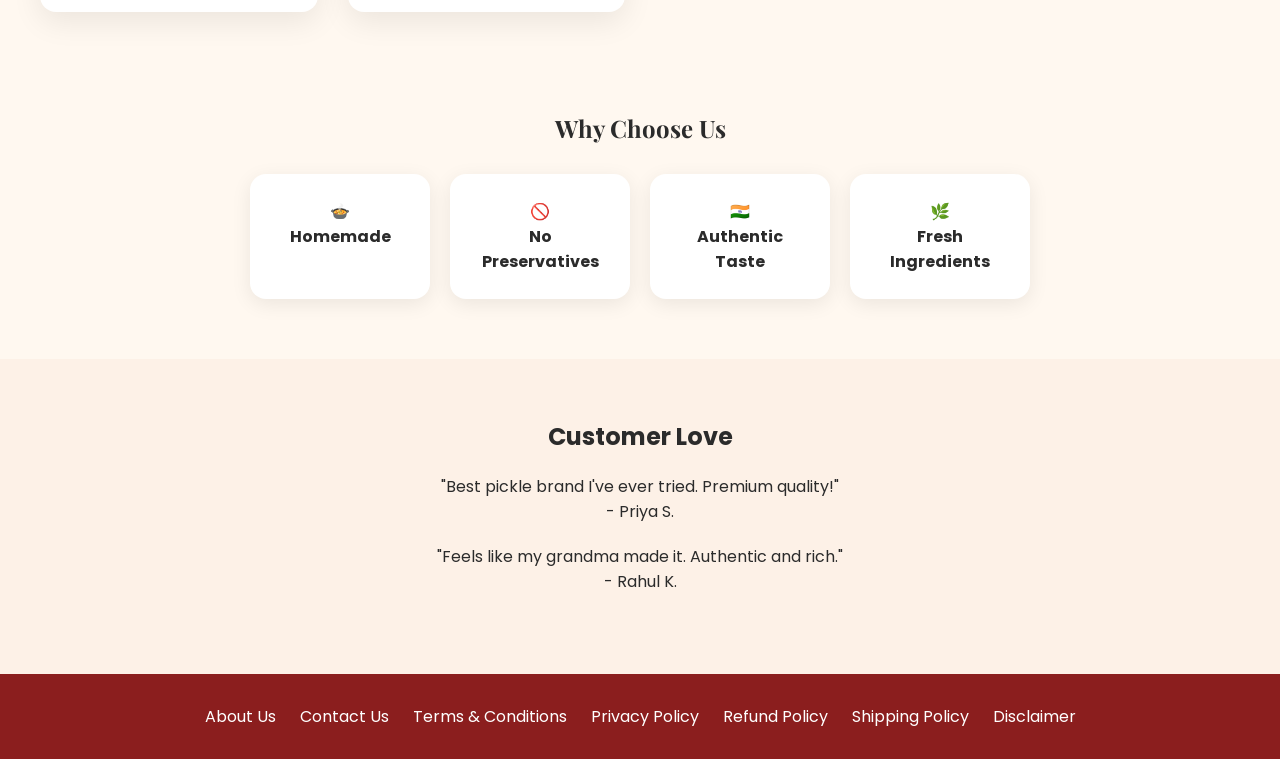
==== commit 35769126: "Updated code for sample offer modal" ====
--- a/index.html
+++ b/index.html
@@ -22,6 +22,9 @@
 
   <section class="sample-offers-section">
 
+    <p id="sample-selection-count" class="selection-count">
+      0 Selected
+    </p>
     <div class="section-heading">
       <h2>Try Our Sample Collection</h2>
 
@@ -56,6 +59,10 @@
 
       <div class="sample-offer-card">
 
+        <div class="best-value-badge">
+          Best Value
+        </div>
+
         <h3>5 Sample Jars</h3>
 
         <p>
@@ -273,6 +280,13 @@
       <!-- FOOTER -->
 
       <div class="sample-footer">
+
+        <button
+          class="clear-selection-btn"
+          onclick="clearSampleSelection()"
+        >
+          Clear All
+        </button>
 
         <div id="sample-selection-count">
           0 Selected
--- a/style.css
+++ b/style.css
@@ -1141,10 +1141,17 @@
   text-align: center;
 }
 
-.selected-sample-preview {
+/* .selected-sample-preview {
   display: flex;
   gap: 15px;
   flex-wrap: wrap;
+} */
+
+.selected-sample-preview {
+  display: grid;
+  grid-template-columns:
+    repeat(auto-fit, minmax(90px, 1fr));
+  gap: 15px;
 }
 
 .preview-jar {
@@ -1178,4 +1185,100 @@
   padding: 14px 30px;
   border-radius: 12px;
   cursor: pointer;
+}
+
+.preview-jar {
+  width: 90px;
+  text-align: center;
+  position: relative;
+}
+
+.remove-preview-btn {
+  position: absolute;
+  top: -8px;
+  right: -8px;
+  width: 24px;
+  height: 24px;
+  border-radius: 50%;
+  border: none;
+  background: #8B1E1E;
+  color: white;
+  font-size: 16px;
+  cursor: pointer;
+  z-index: 2;
+}
+
+.remove-preview-btn:hover {
+  background: #a52a2a;
+}
+
+.sample-image-wrapper {
+  position: relative;
+}
+
+.selected-overlay {
+  position: absolute;
+  inset: 0;
+  background: rgba(139,30,30,0.75);
+  display: flex;
+  align-items: center;
+  justify-content: center;
+  color: white;
+  font-size: 38px;
+  font-weight: bold;
+}
+
+.clear-selection-btn {
+  background: #eee;
+  color: #222;
+  border: none;
+  padding: 12px 20px;
+  border-radius: 10px;
+  cursor: pointer;
+}
+
+.best-value-badge {
+  position: absolute;
+  top: 15px;
+  right: 15px;
+  background: #8B1E1E;
+  color: white;
+  padding: 6px 12px;
+  border-radius: 30px;
+  font-size: 12px;
+  font-weight: 600;
+}
+
+.sample-offer-card {
+  position: relative;
+}
+
+@media (max-width: 768px) {
+
+  .sample-modal {
+    padding: 20px;
+    border-radius: 18px;
+  }
+
+  .sample-products-list {
+    grid-template-columns:
+      repeat(2, 1fr);
+  }
+
+  .sample-footer {
+    flex-direction: column;
+    gap: 15px;
+  }
+
+  .sample-footer button {
+    width: 100%;
+  }
+
+  .sample-product-card img {
+    height: 120px;
+  }
+
+  .sample-offer-card {
+    padding: 25px 20px;
+  }
 }
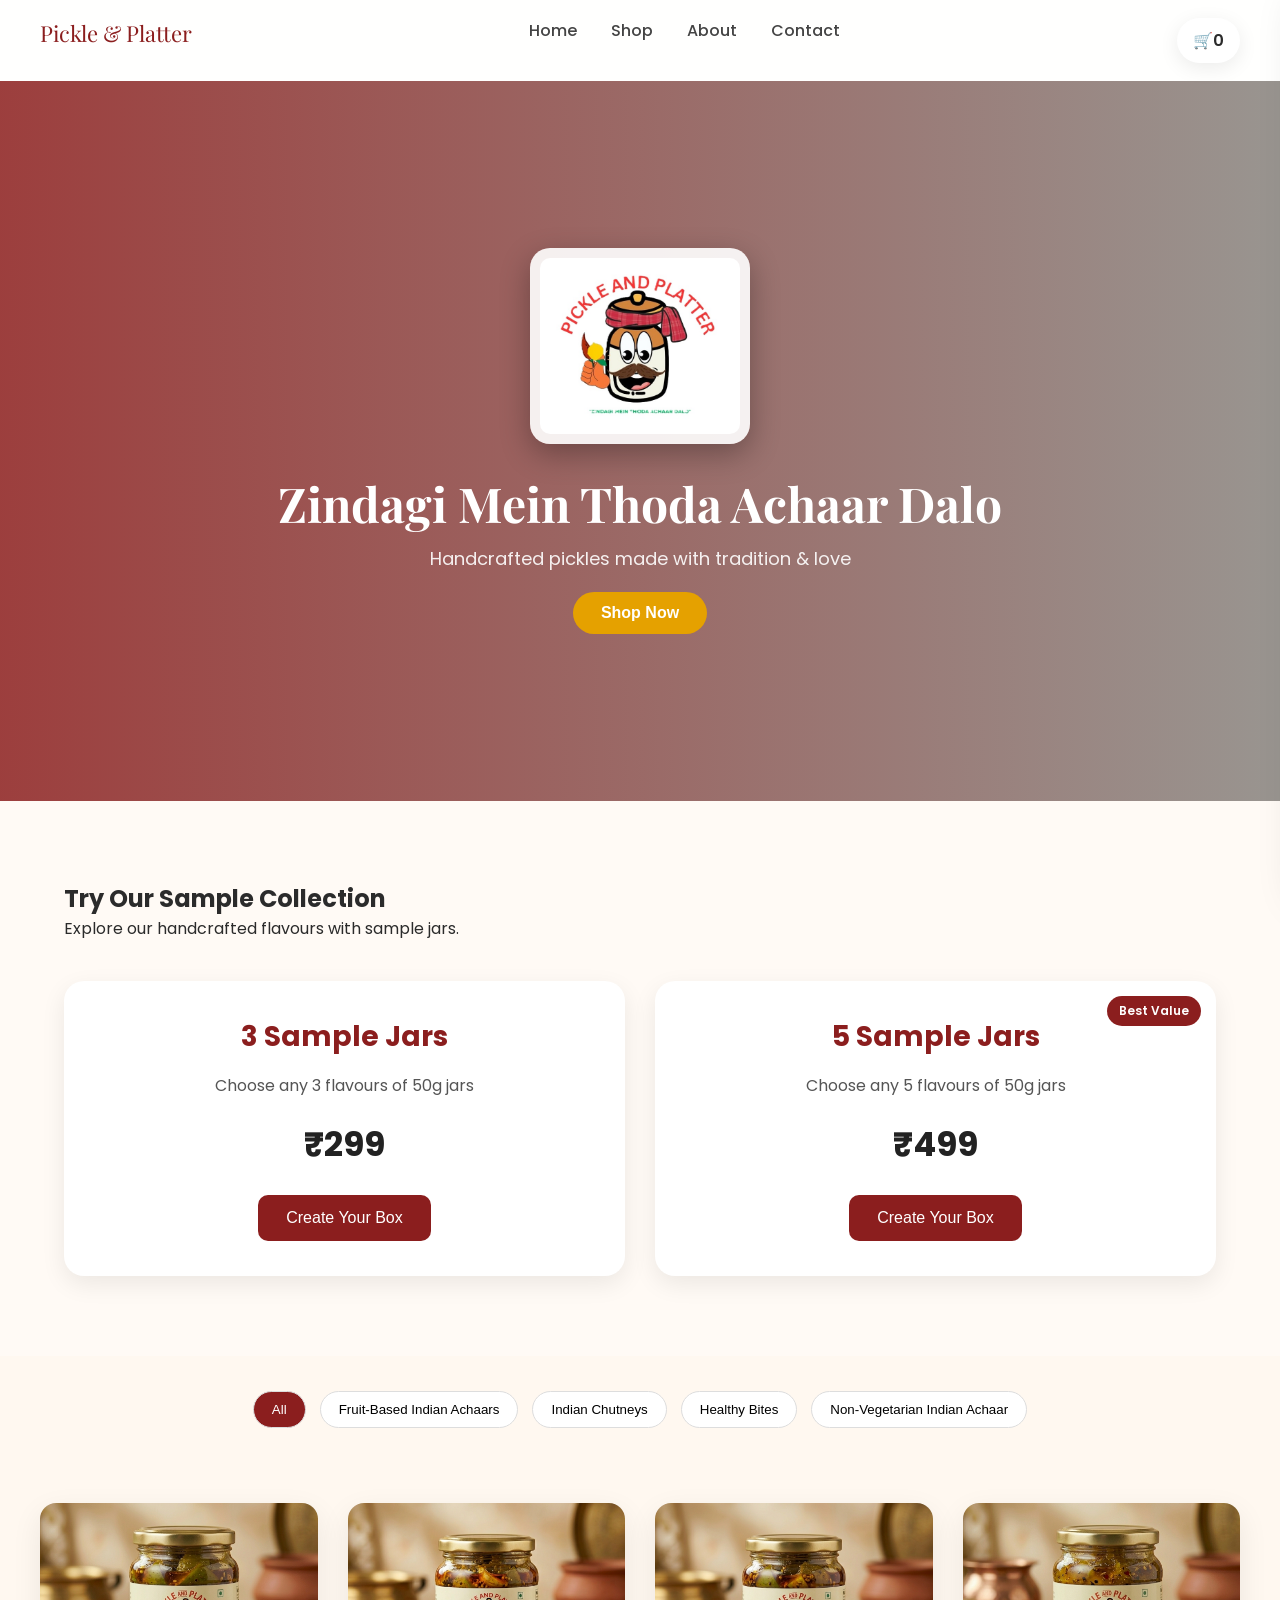
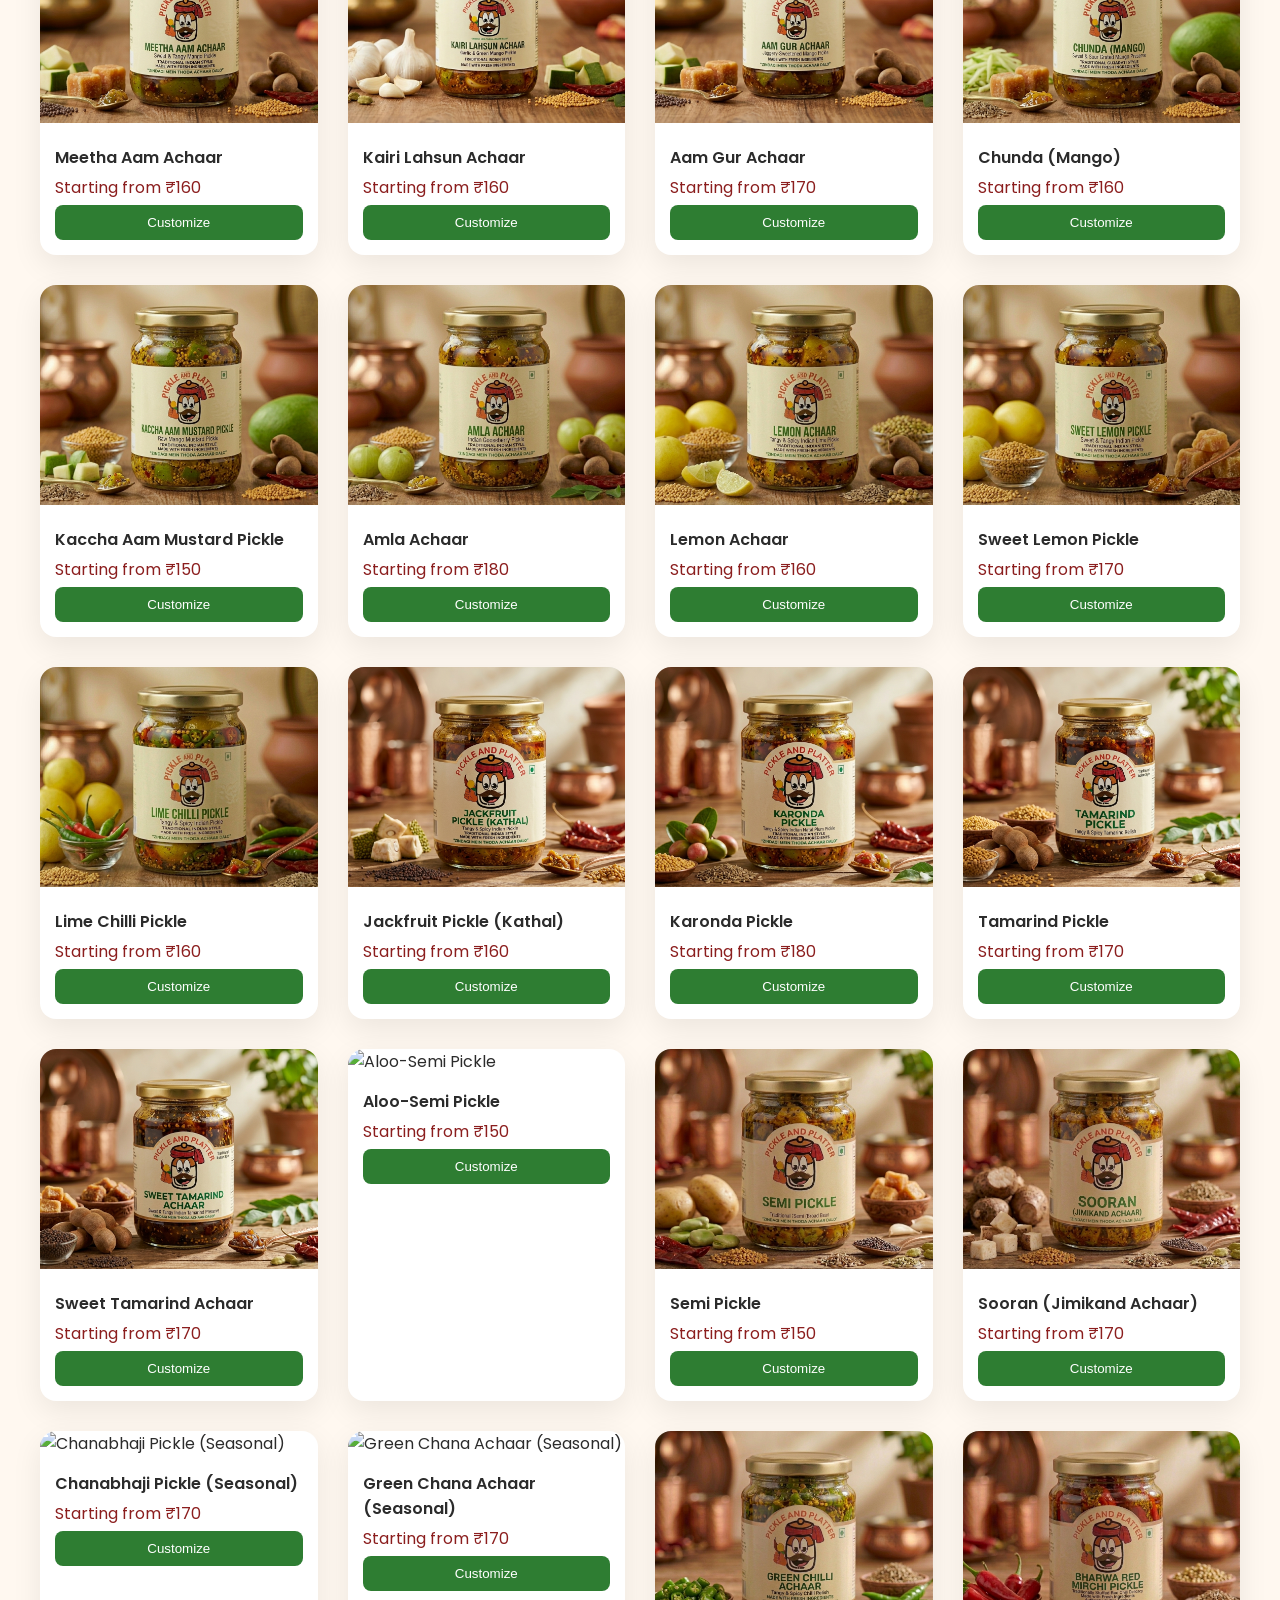
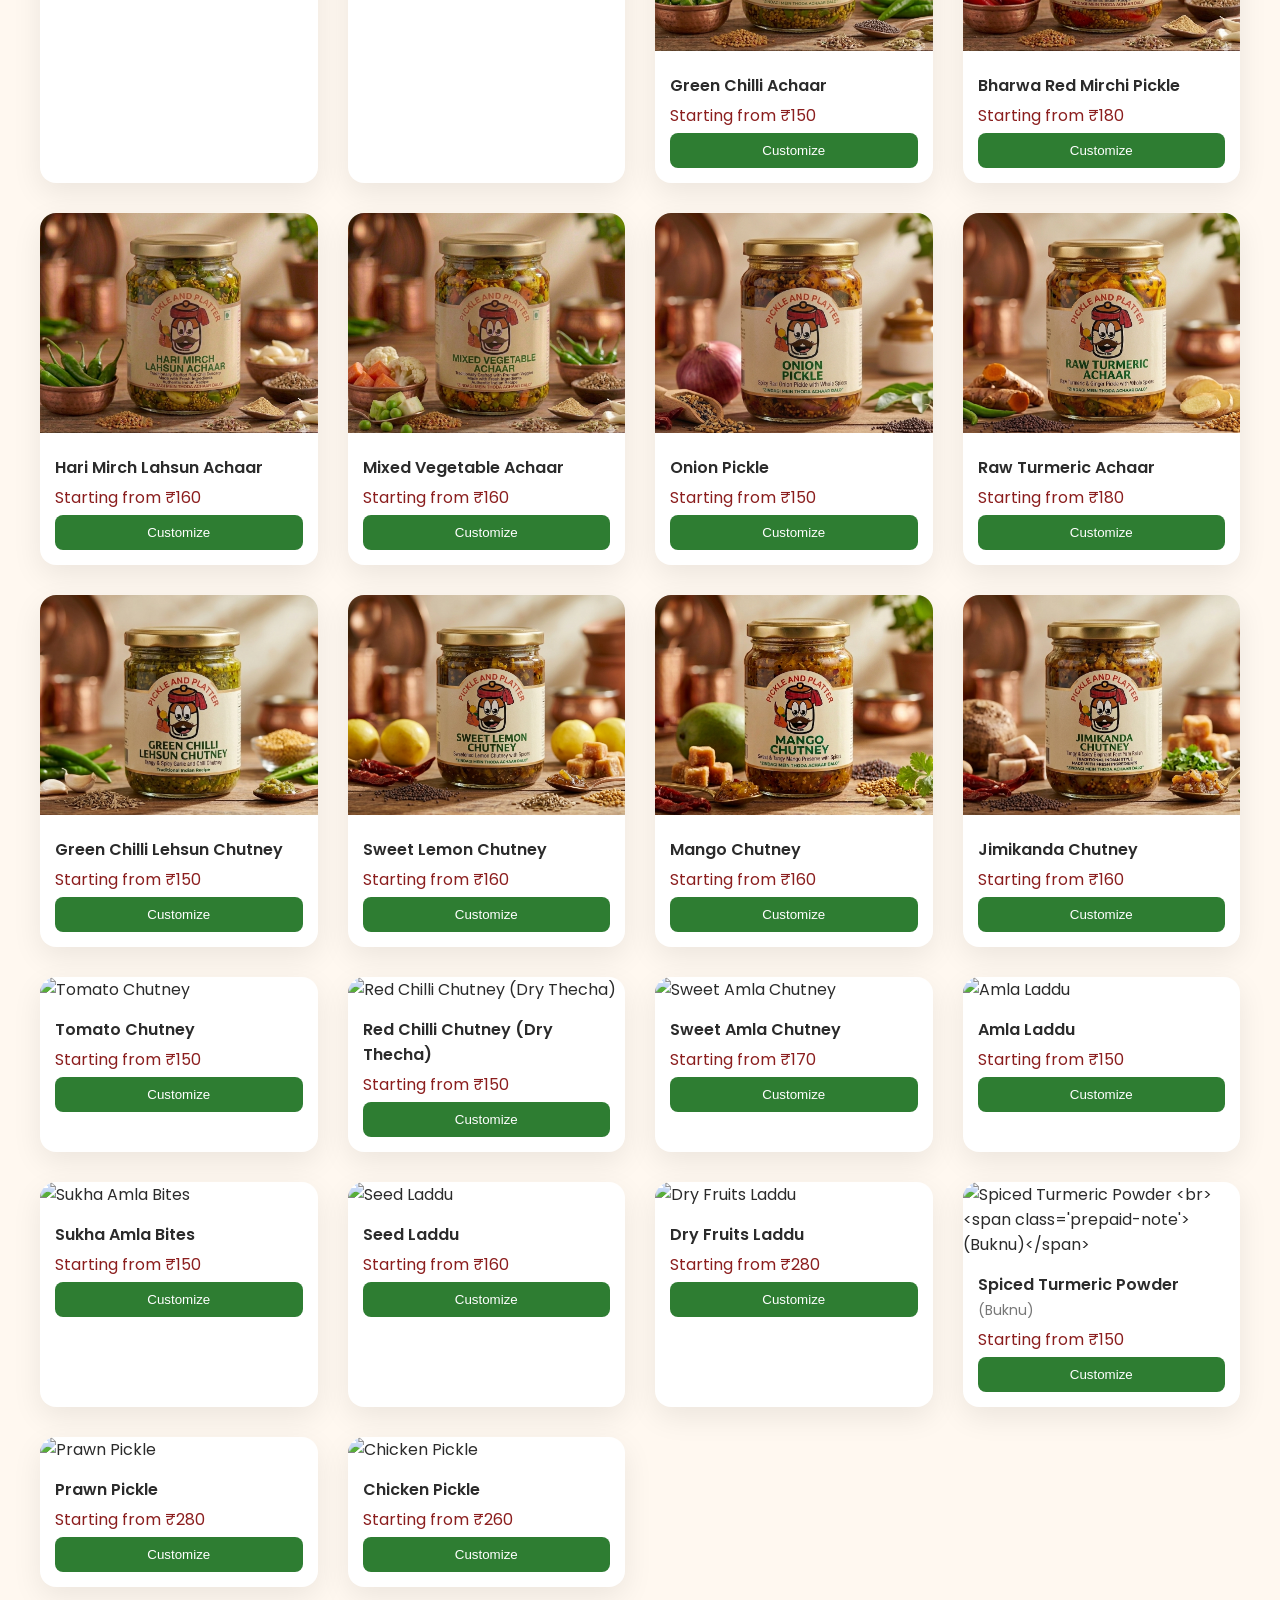
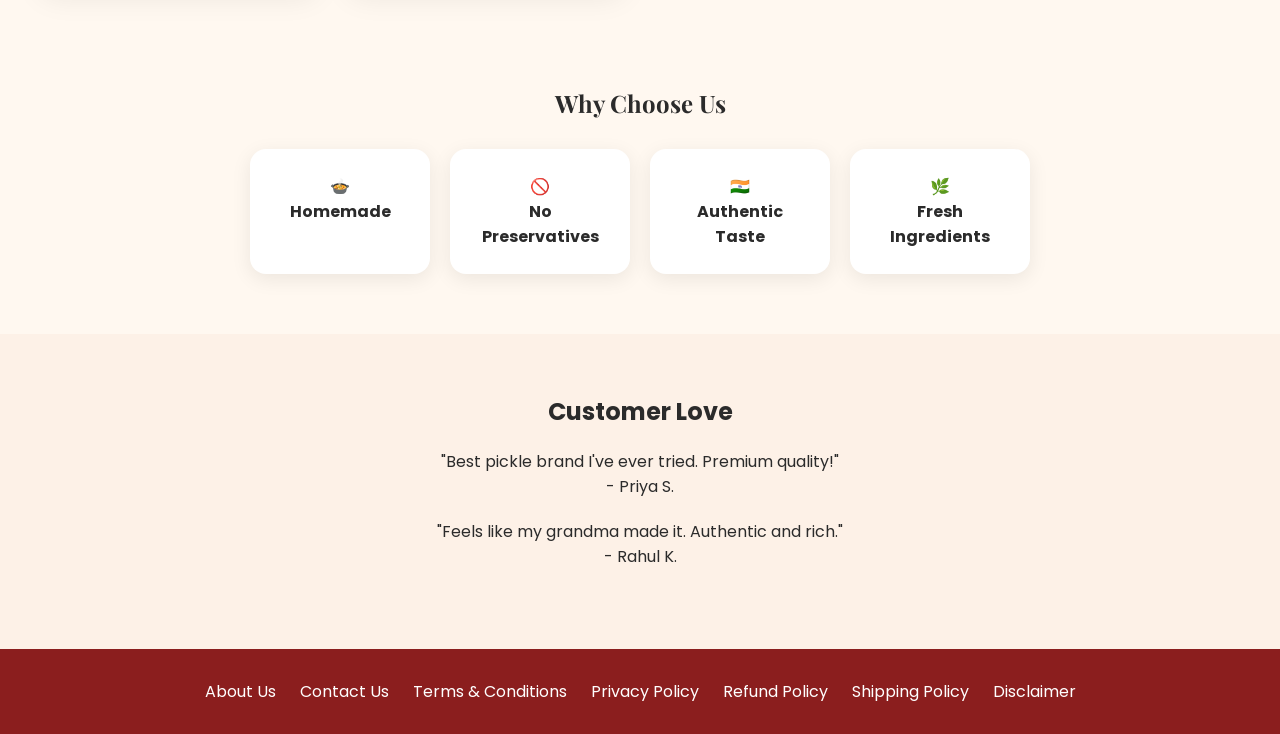
==== commit ba42af4c: "updated index.html for sample offer card" ====
--- a/index.html
+++ b/index.html
@@ -21,10 +21,7 @@
   <!-- SAMPLE OFFERS SECTION -->
 
   <section class="sample-offers-section">
-
-    <p id="sample-selection-count" class="selection-count">
-      0 Selected
-    </p>
+    
     <div class="section-heading">
       <h2>Try Our Sample Collection</h2>
 
--- a/style.css
+++ b/style.css
@@ -1141,17 +1141,10 @@
   text-align: center;
 }
 
-/* .selected-sample-preview {
+.selected-sample-preview {
   display: flex;
   gap: 15px;
   flex-wrap: wrap;
-} */
-
-.selected-sample-preview {
-  display: grid;
-  grid-template-columns:
-    repeat(auto-fit, minmax(90px, 1fr));
-  gap: 15px;
 }
 
 .preview-jar {
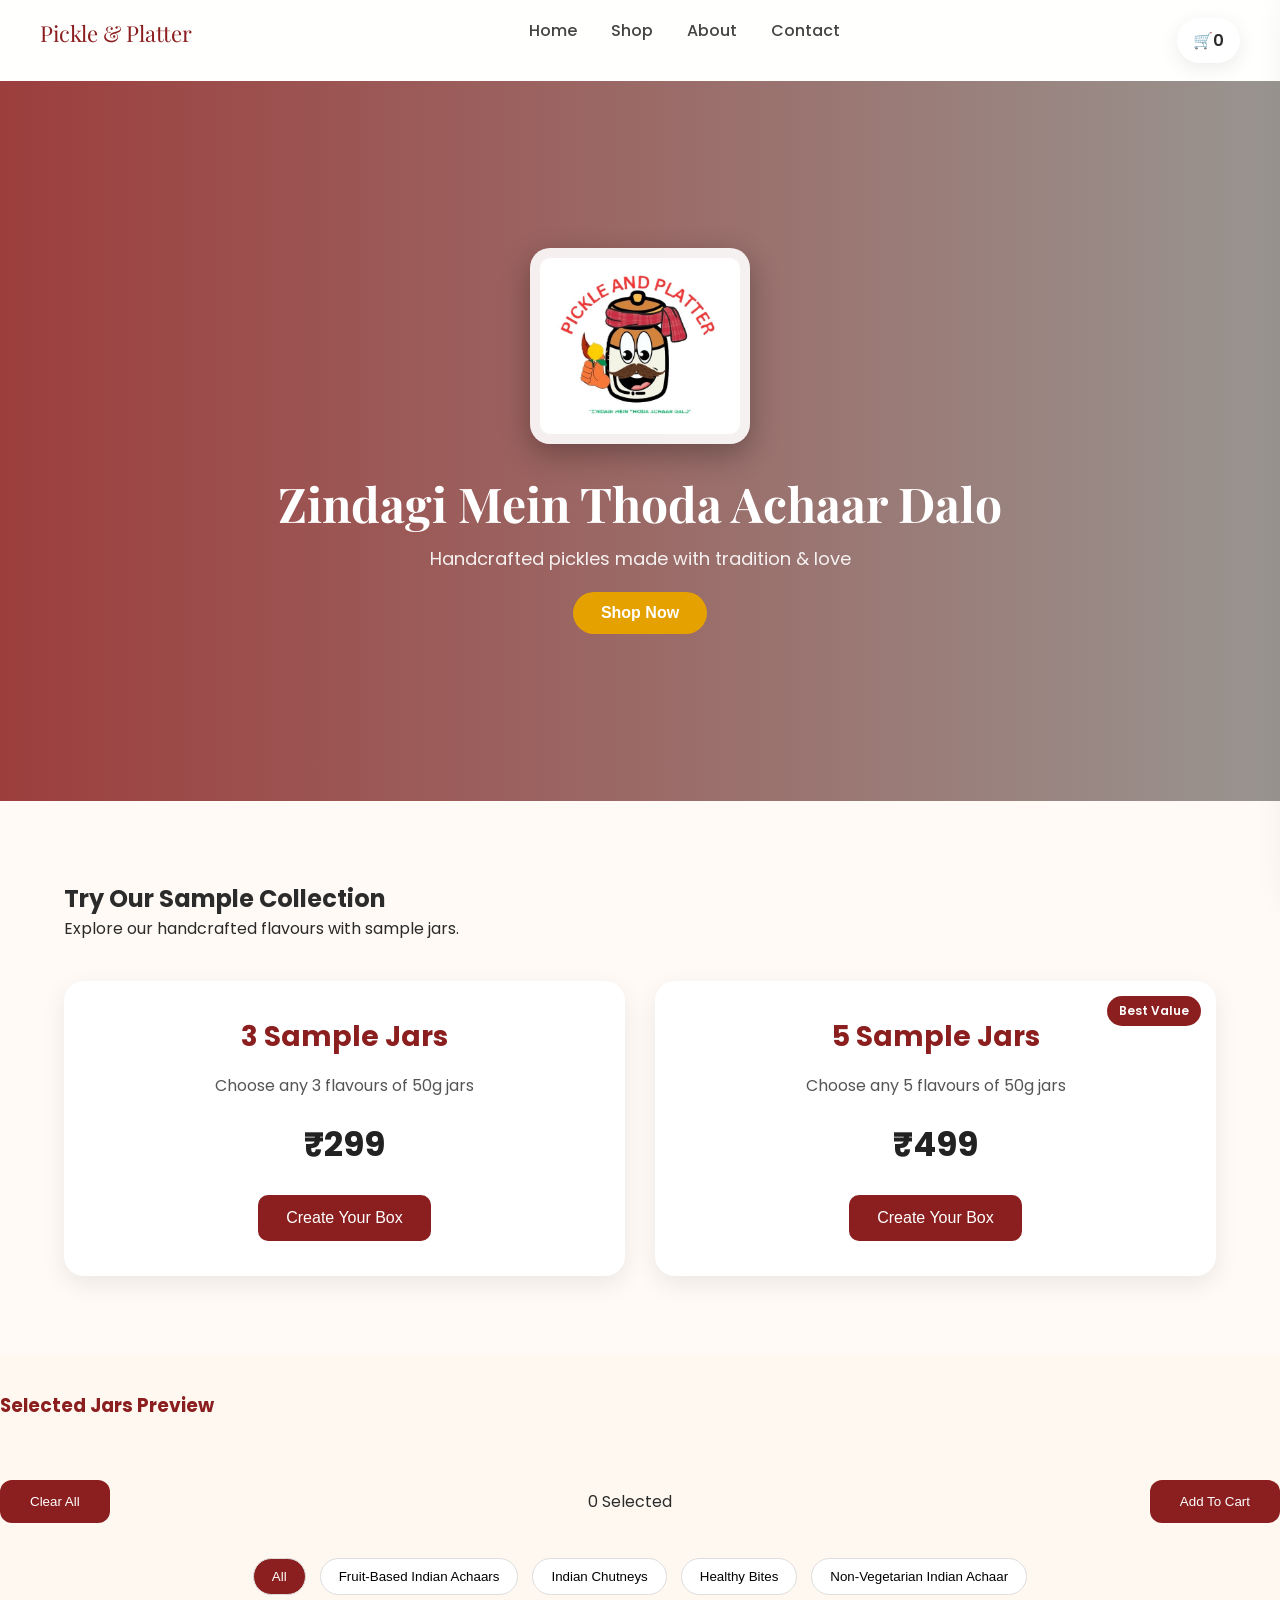
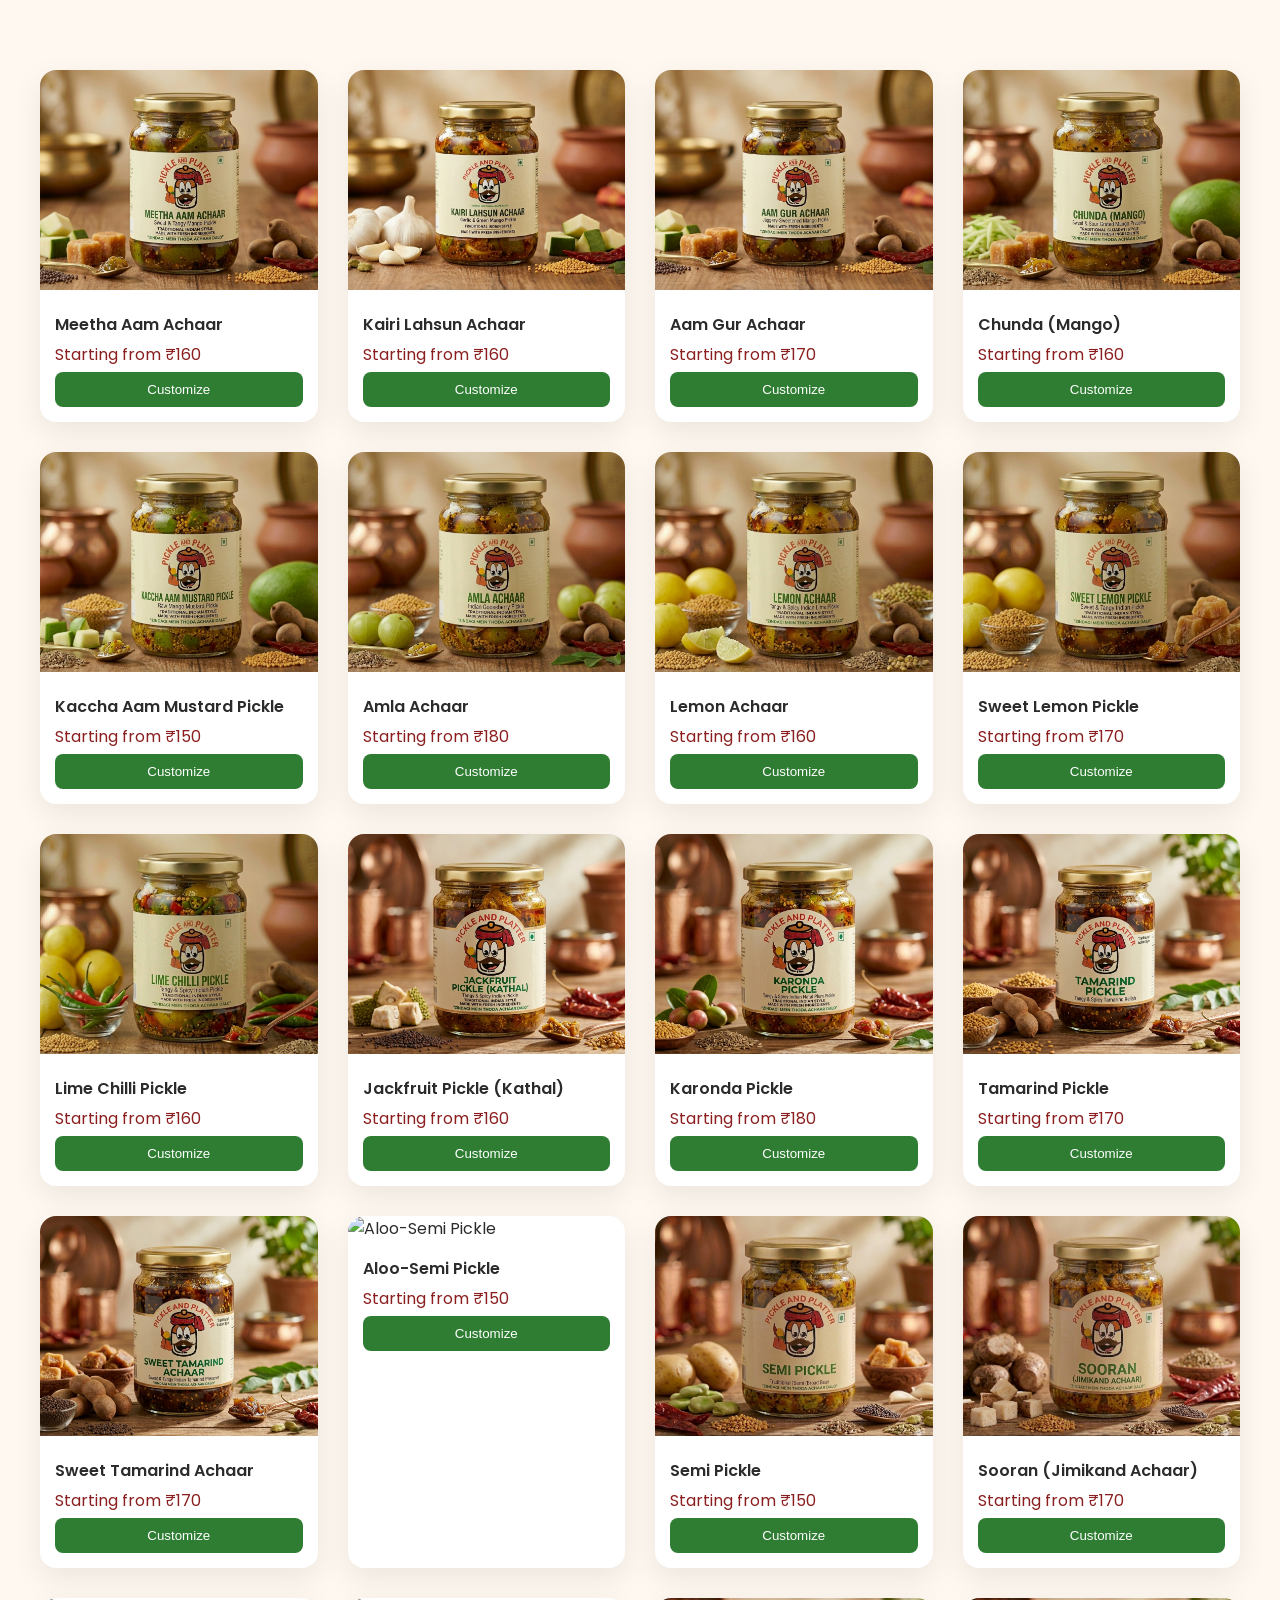
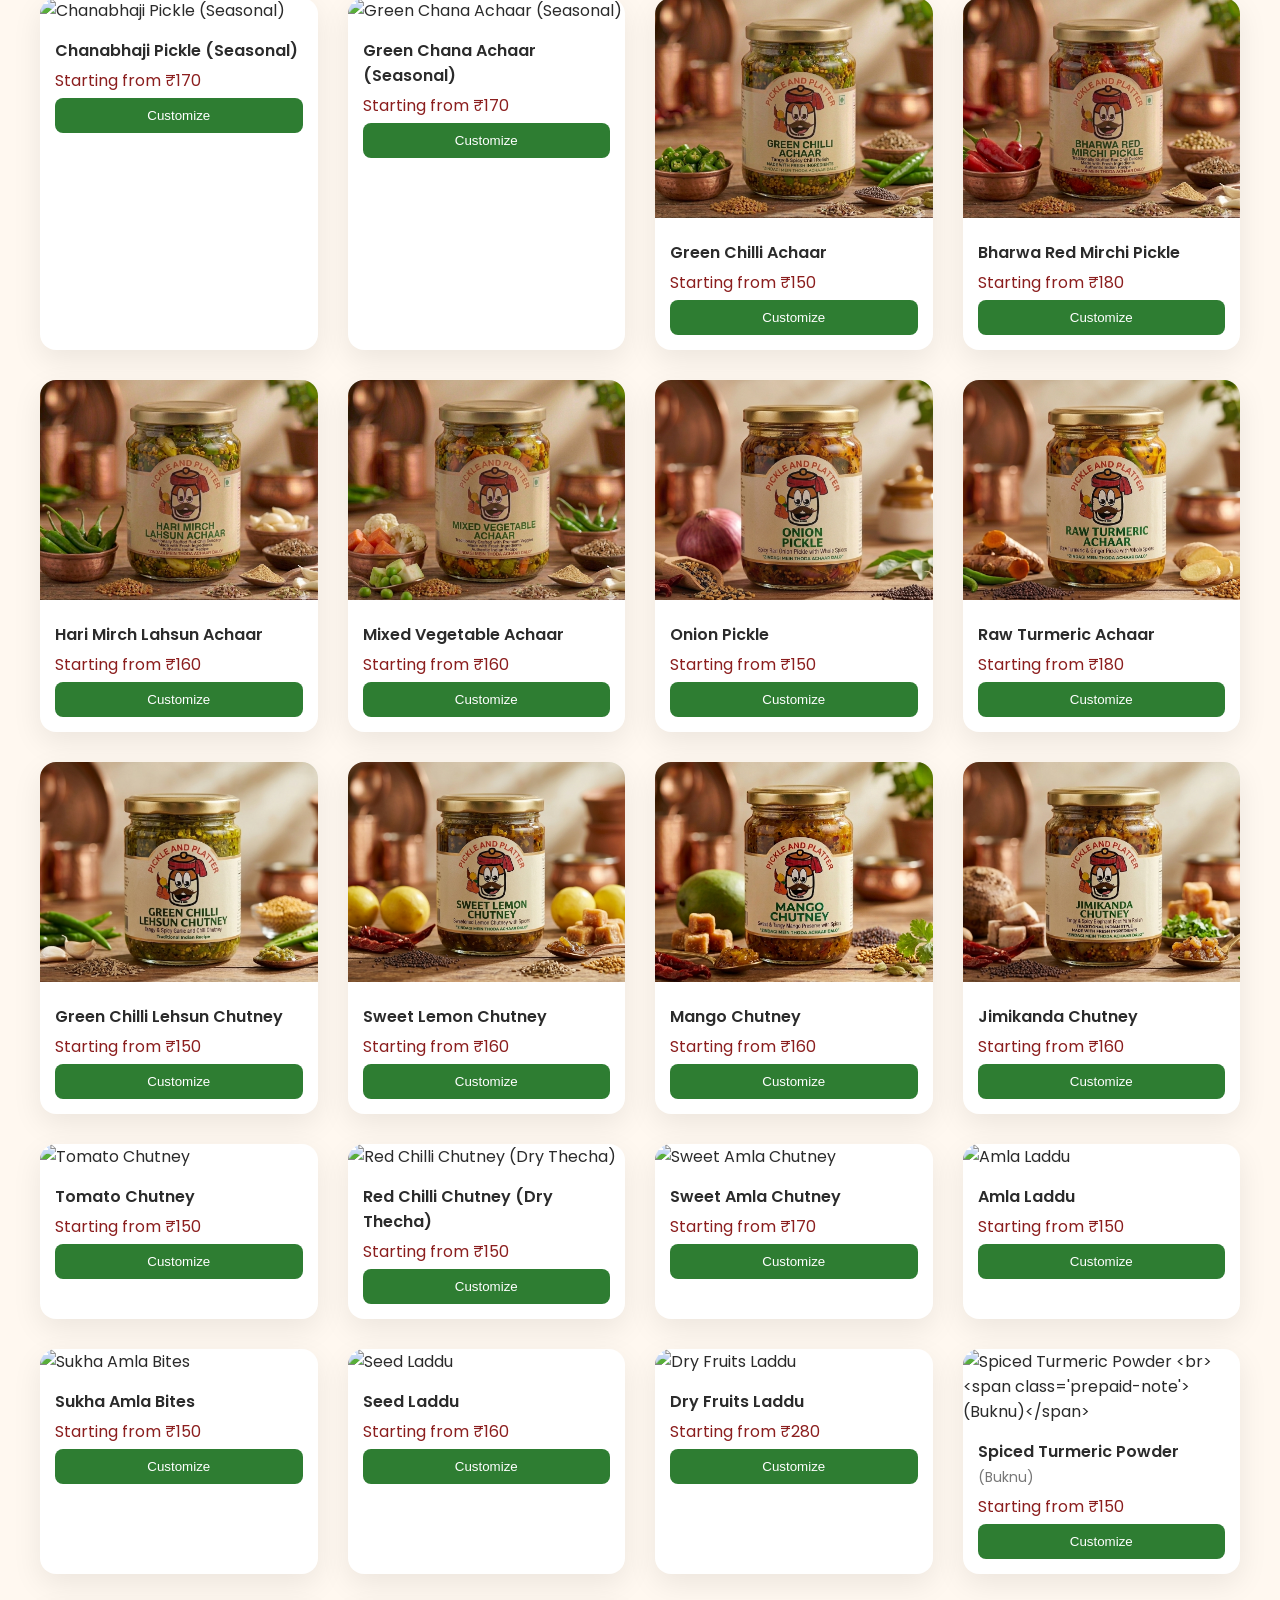
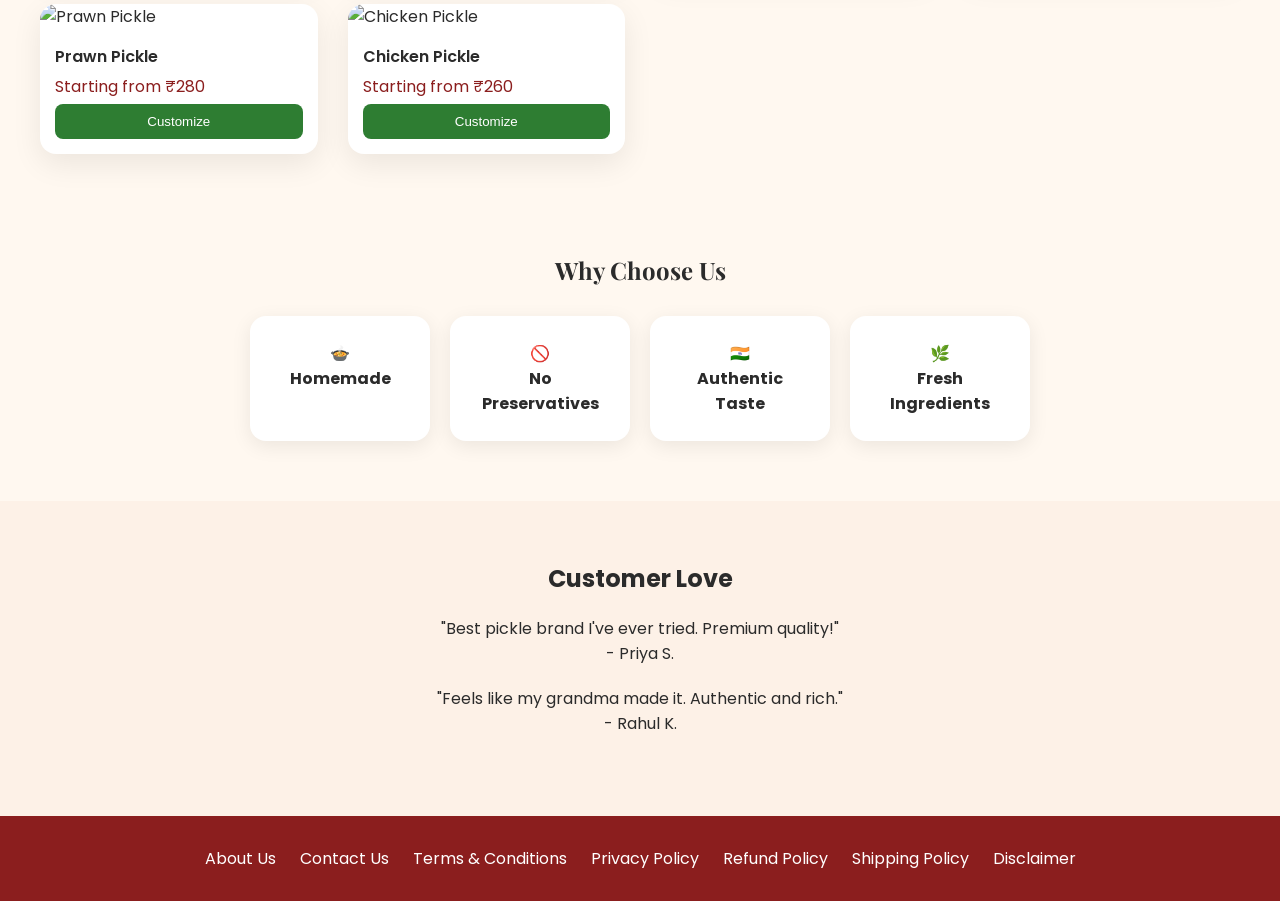
==== commit 59a958dd: "Removed oils and salts customization from each product" ====
--- a/index.html
+++ b/index.html
@@ -106,7 +106,7 @@
 
       <!-- OIL -->
 
-      <div class="sample-section">
+      <!-- <div class="sample-section">
 
         <h3>Choose Oil</h3>
 
@@ -178,11 +178,11 @@
 
         </div>
 
-      </div>
+      </div> -->
 
       <!-- SALT -->
 
-      <div class="sample-section">
+      <!-- <div class="sample-section">
 
         <h3>Choose Salt</h3>
 
@@ -258,7 +258,7 @@
 
             </div>
 
-          </label>
+          </label> -->
 
         </div>
 
@@ -378,7 +378,7 @@
 
         <!-- OIL OPTIONS -->
 
-        <h3 style="margin-top:25px;">Choose Oil</h3>
+        <!-- <h3 style="margin-top:25px;">Choose Oil</h3>
 
         <div class="custom-select-group" id="oil-options">
 
@@ -402,11 +402,11 @@
             Coldpressed Coconut Oil
           </label>
 
-        </div>
+        </div> -->
 
         <!-- SALT OPTIONS -->
 
-        <h3 style="margin-top:25px;">Choose Salt</h3>
+        <!-- <h3 style="margin-top:25px;">Choose Salt</h3>
 
         <div class="custom-select-group" id="salt-options">
 
@@ -430,7 +430,7 @@
             Common Salt
           </label>
 
-        </div>
+        </div> -->
         <div class="popup-total">
 
           Total:
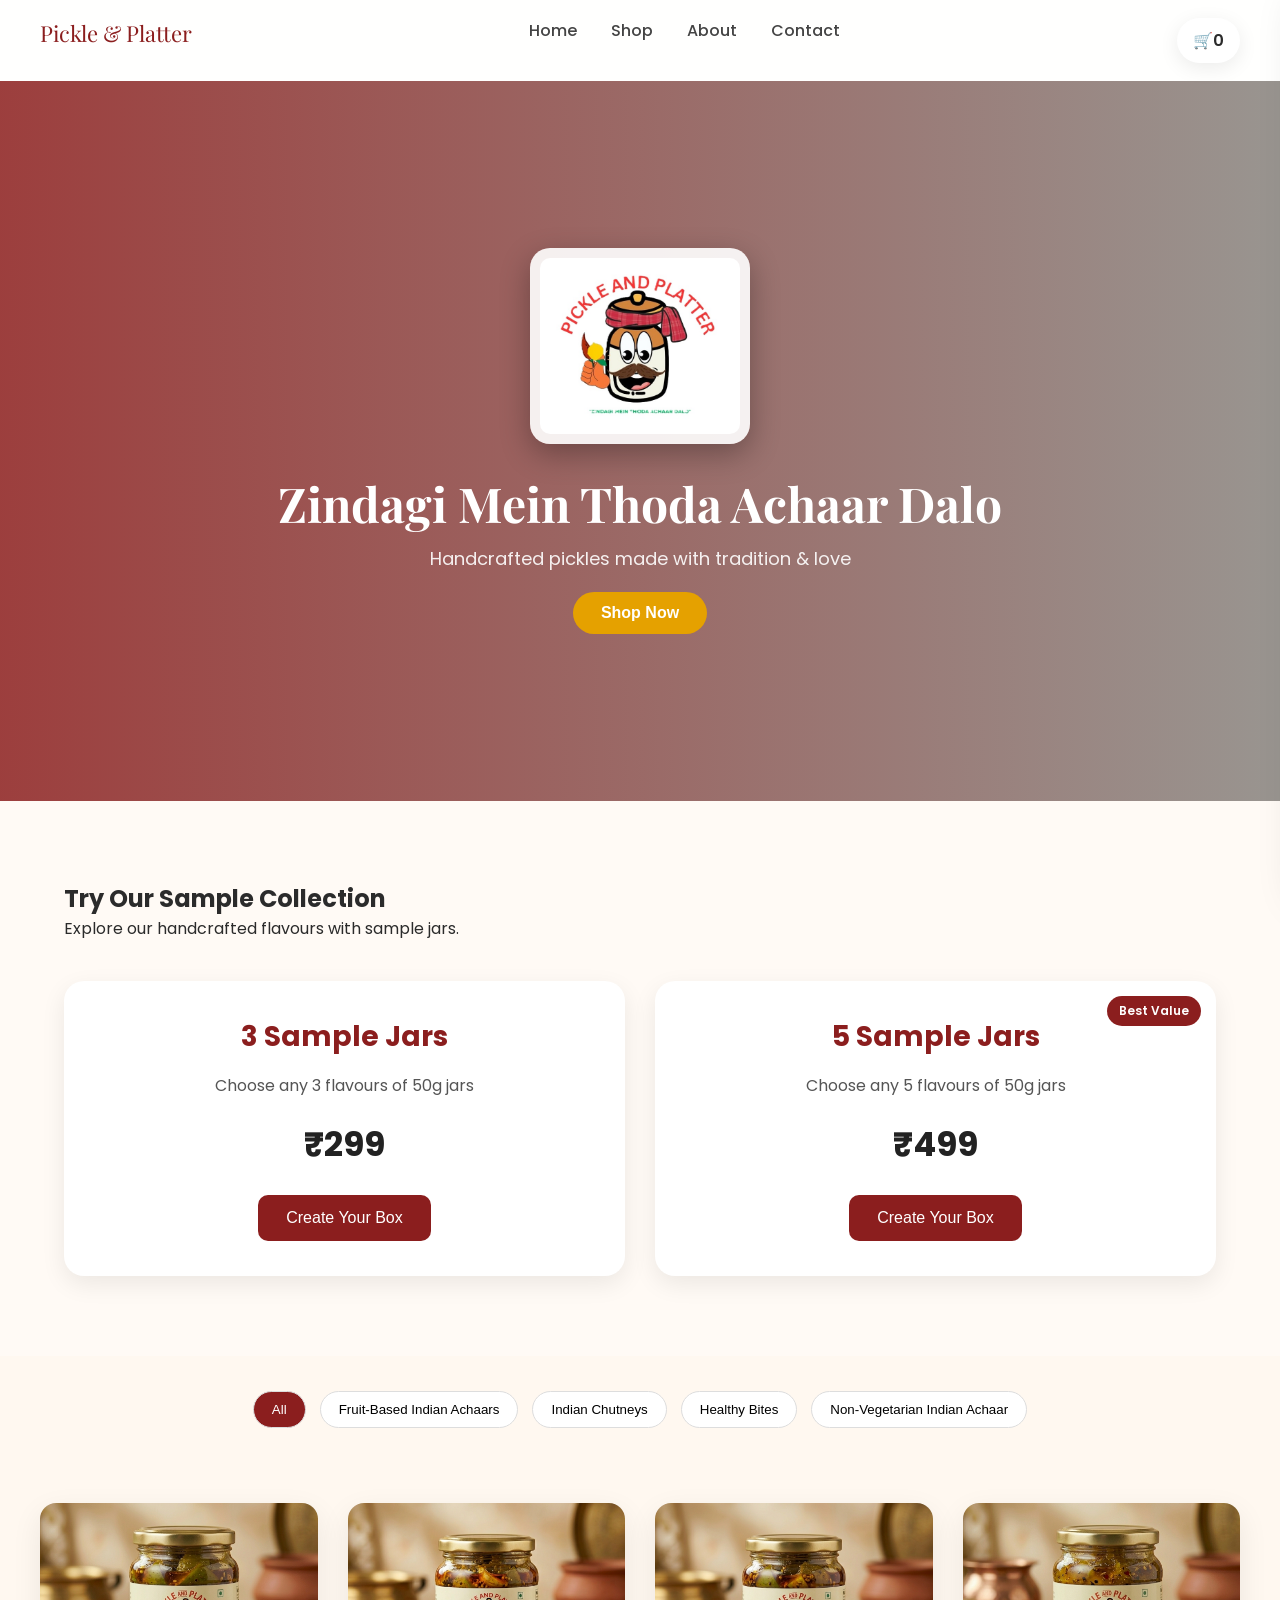
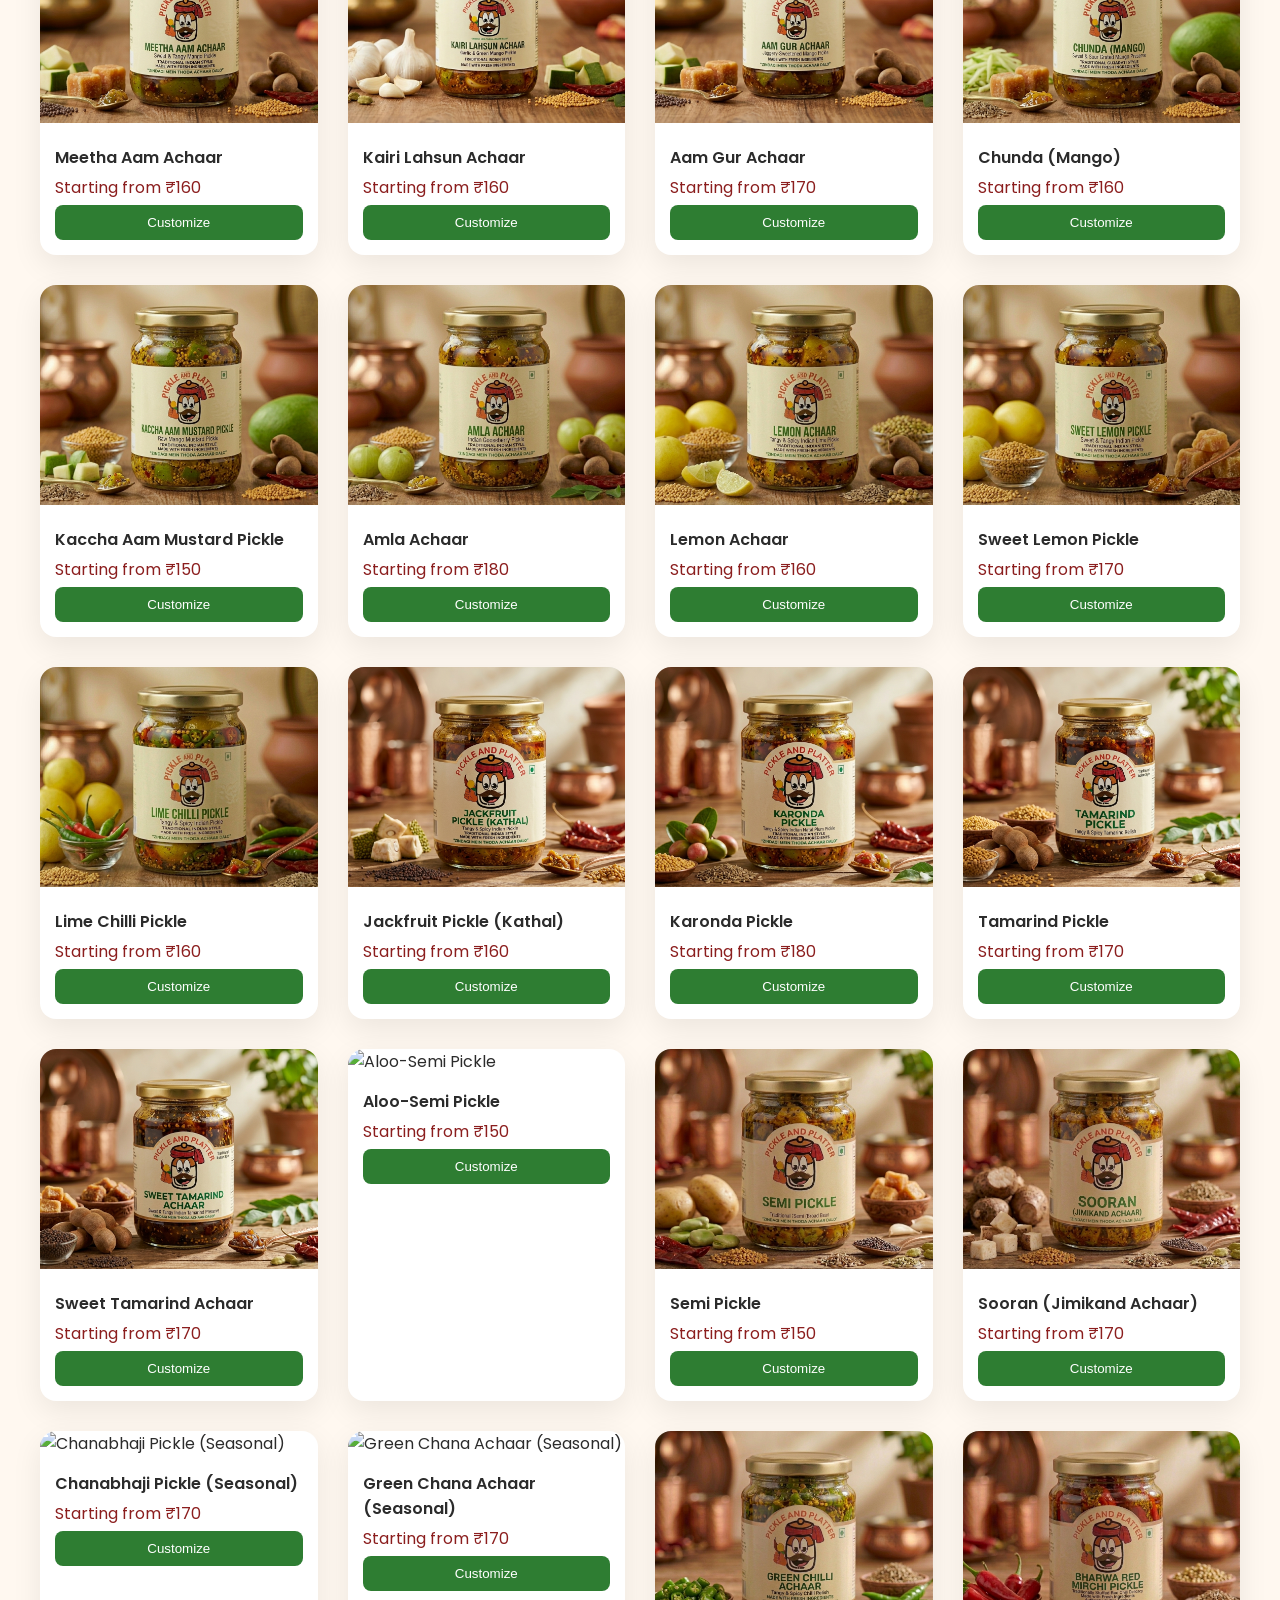
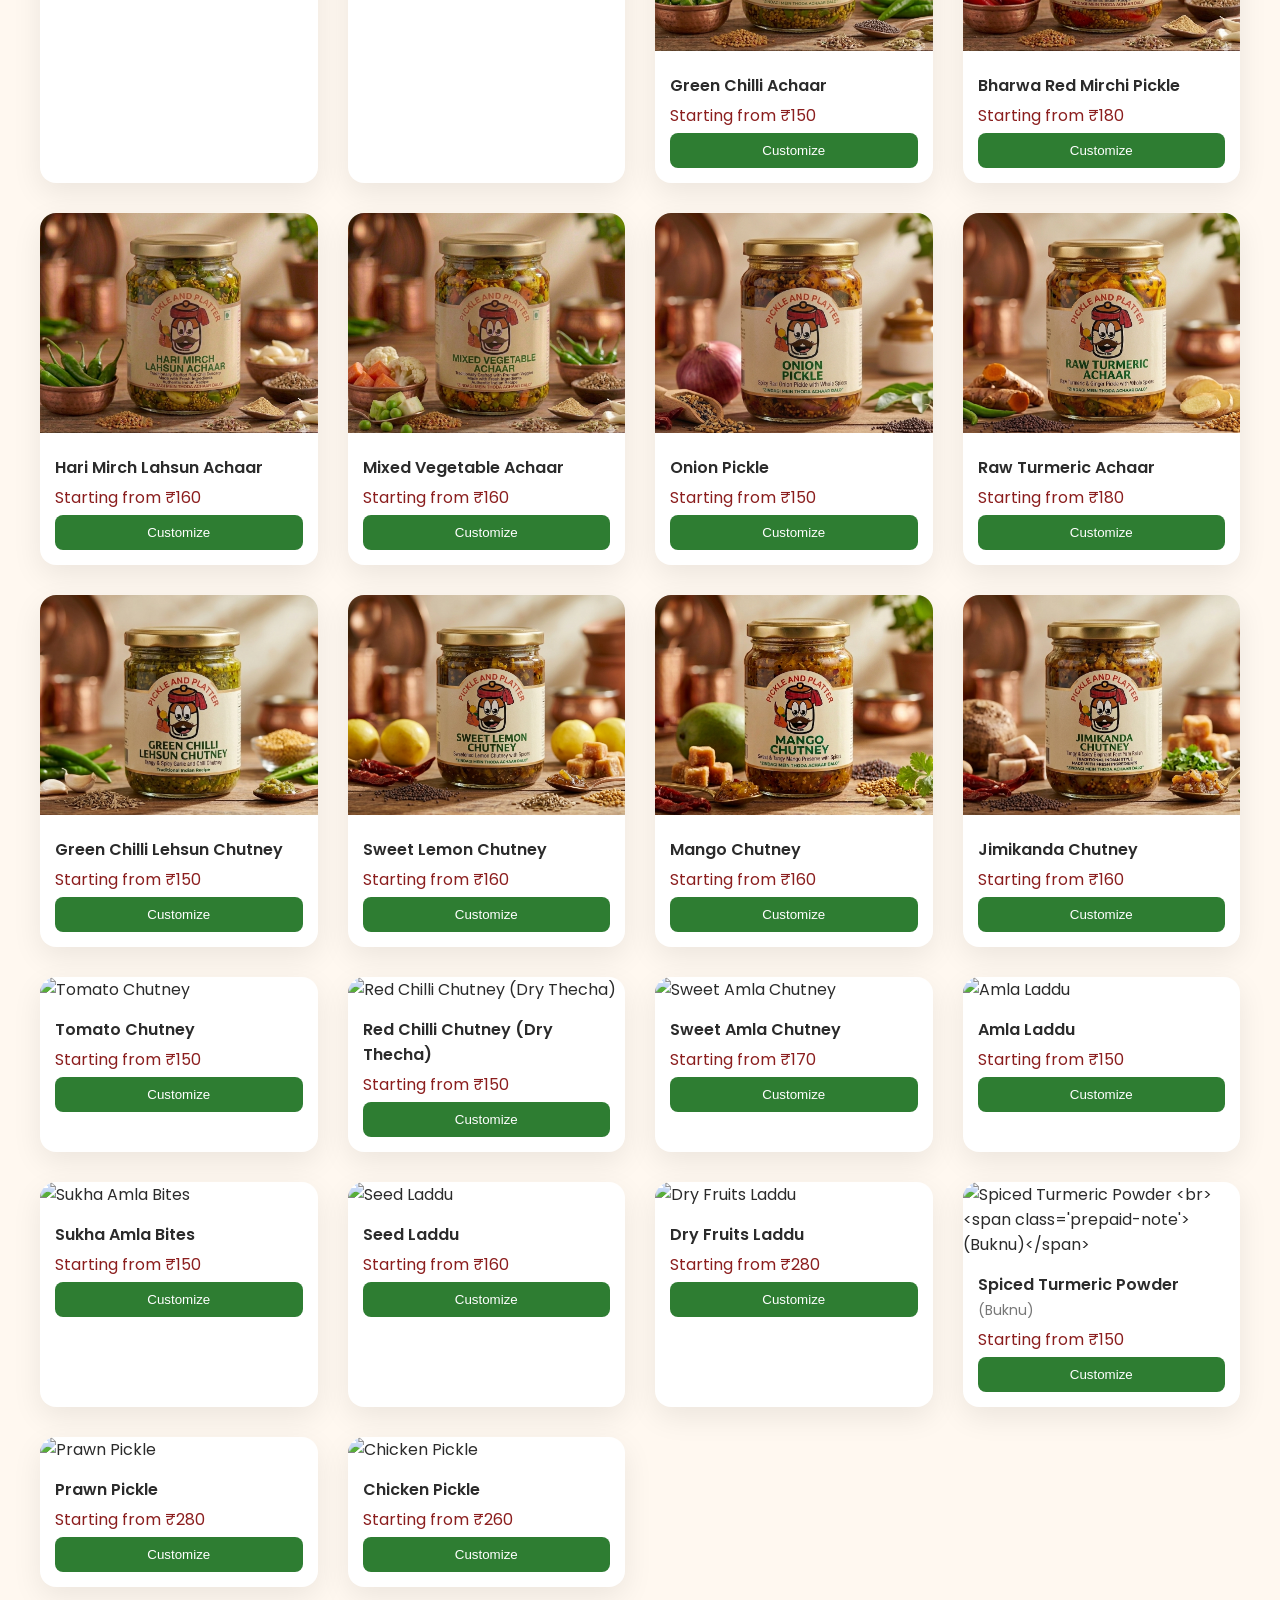
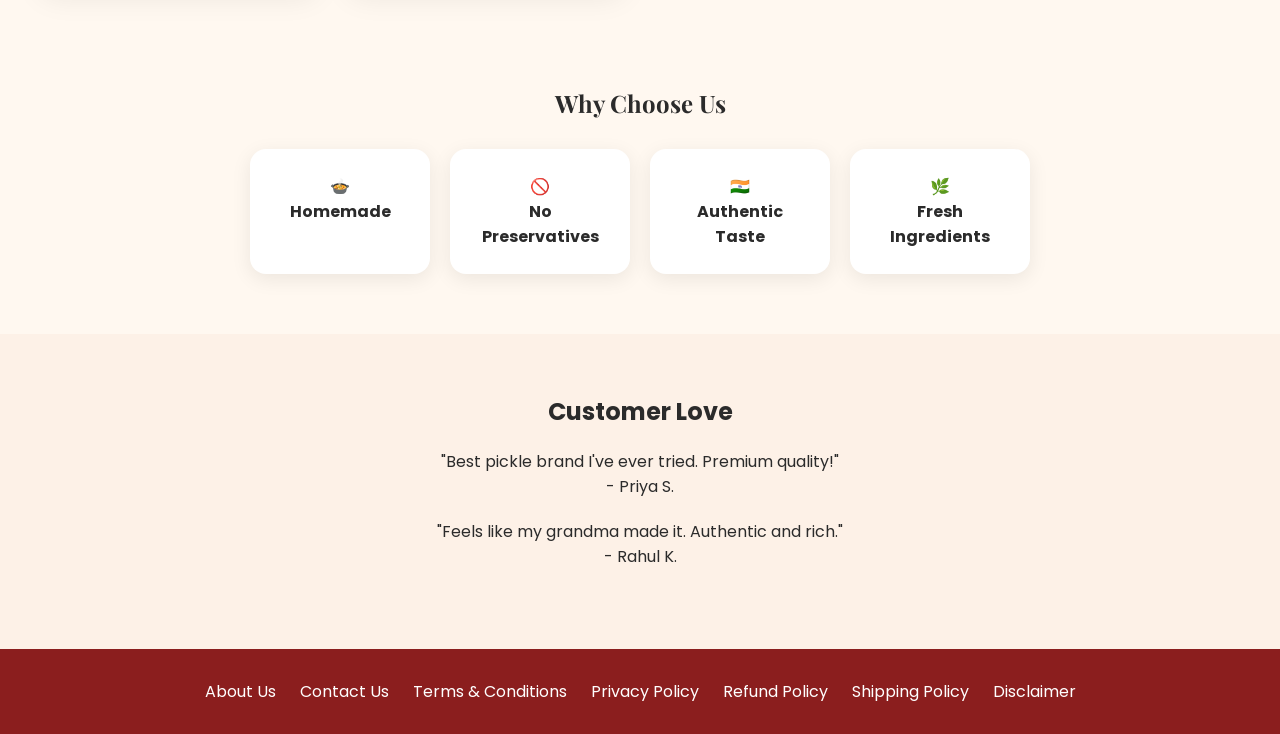
==== commit 7be04fce: "Updated code" ====
--- a/index.html
+++ b/index.html
@@ -106,7 +106,7 @@
 
       <!-- OIL -->
 
-      <!-- <div class="sample-section">
+      <div class="sample-section">
 
         <h3>Choose Oil</h3>
 
@@ -178,11 +178,11 @@
 
         </div>
 
-      </div> -->
+      </div>
 
       <!-- SALT -->
 
-      <!-- <div class="sample-section">
+      <div class="sample-section">
 
         <h3>Choose Salt</h3>
 
@@ -258,7 +258,7 @@
 
             </div>
 
-          </label> -->
+          </label>
 
         </div>
 
